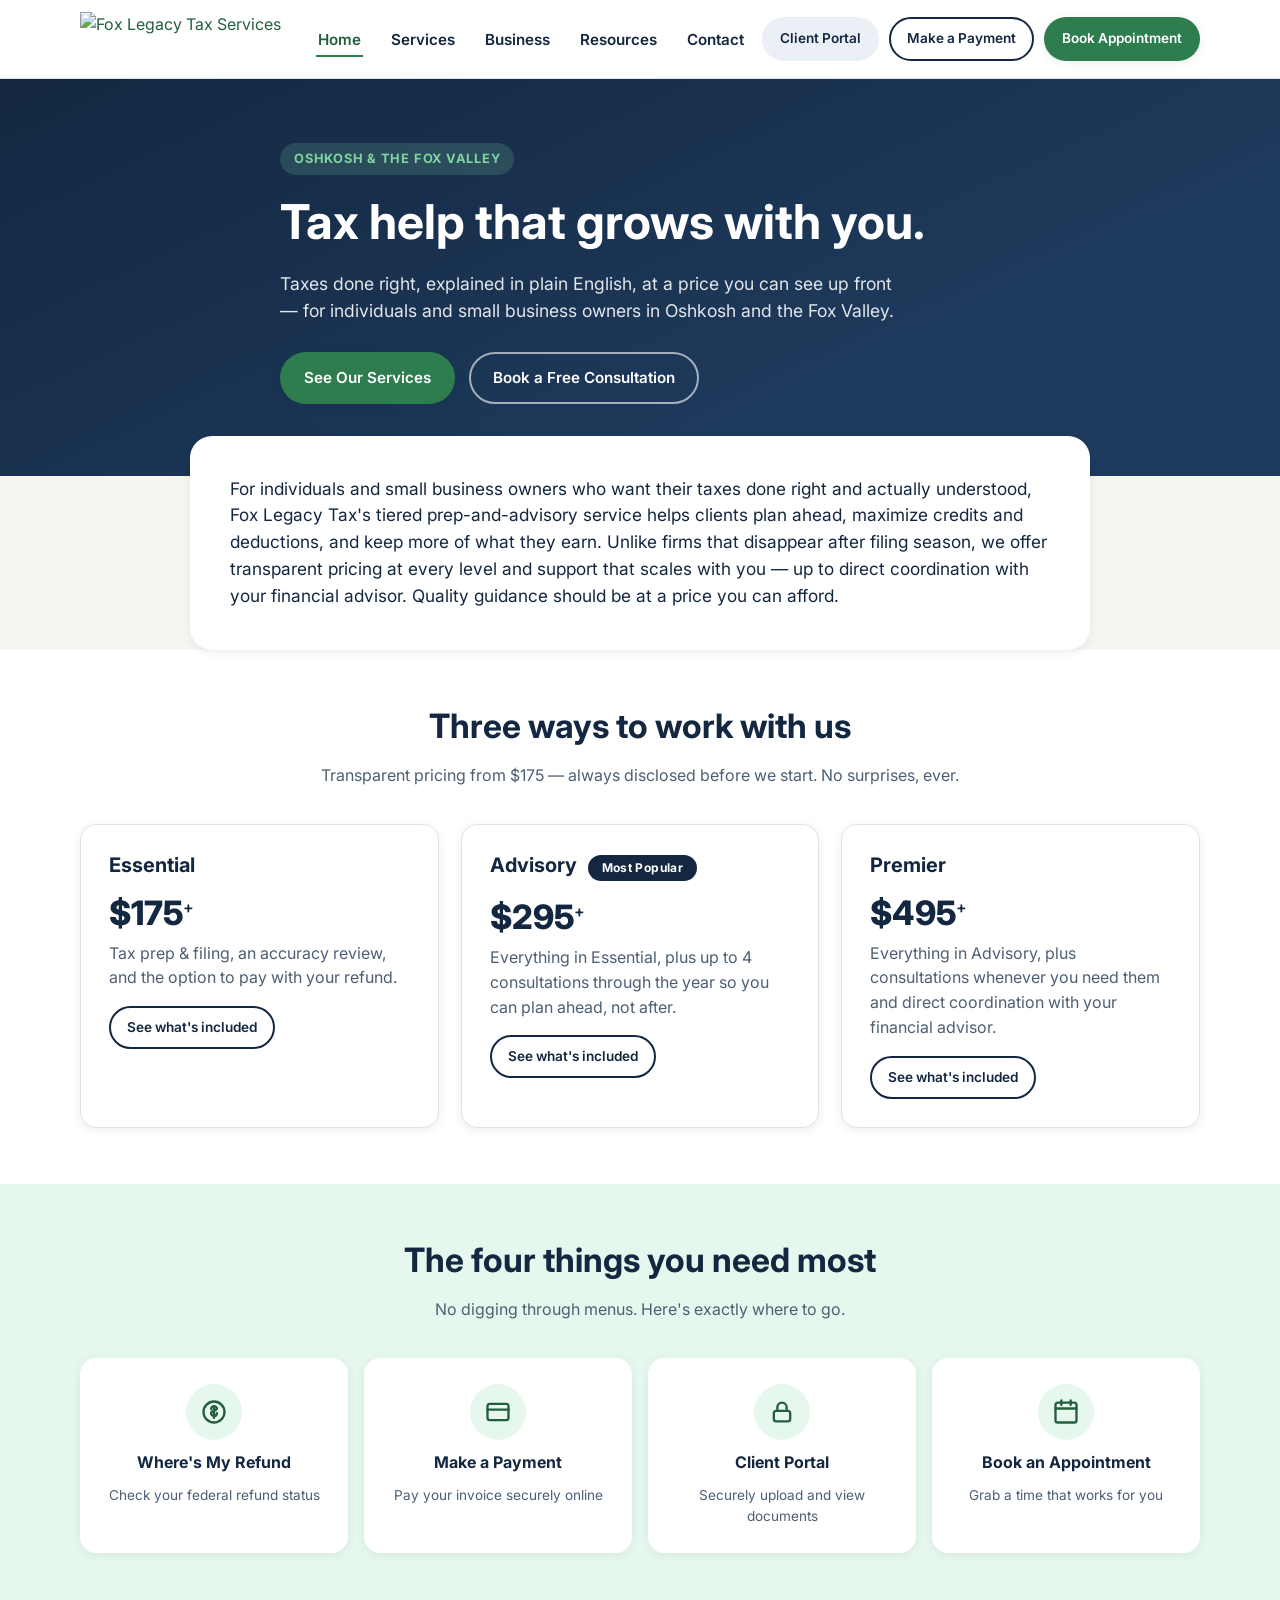
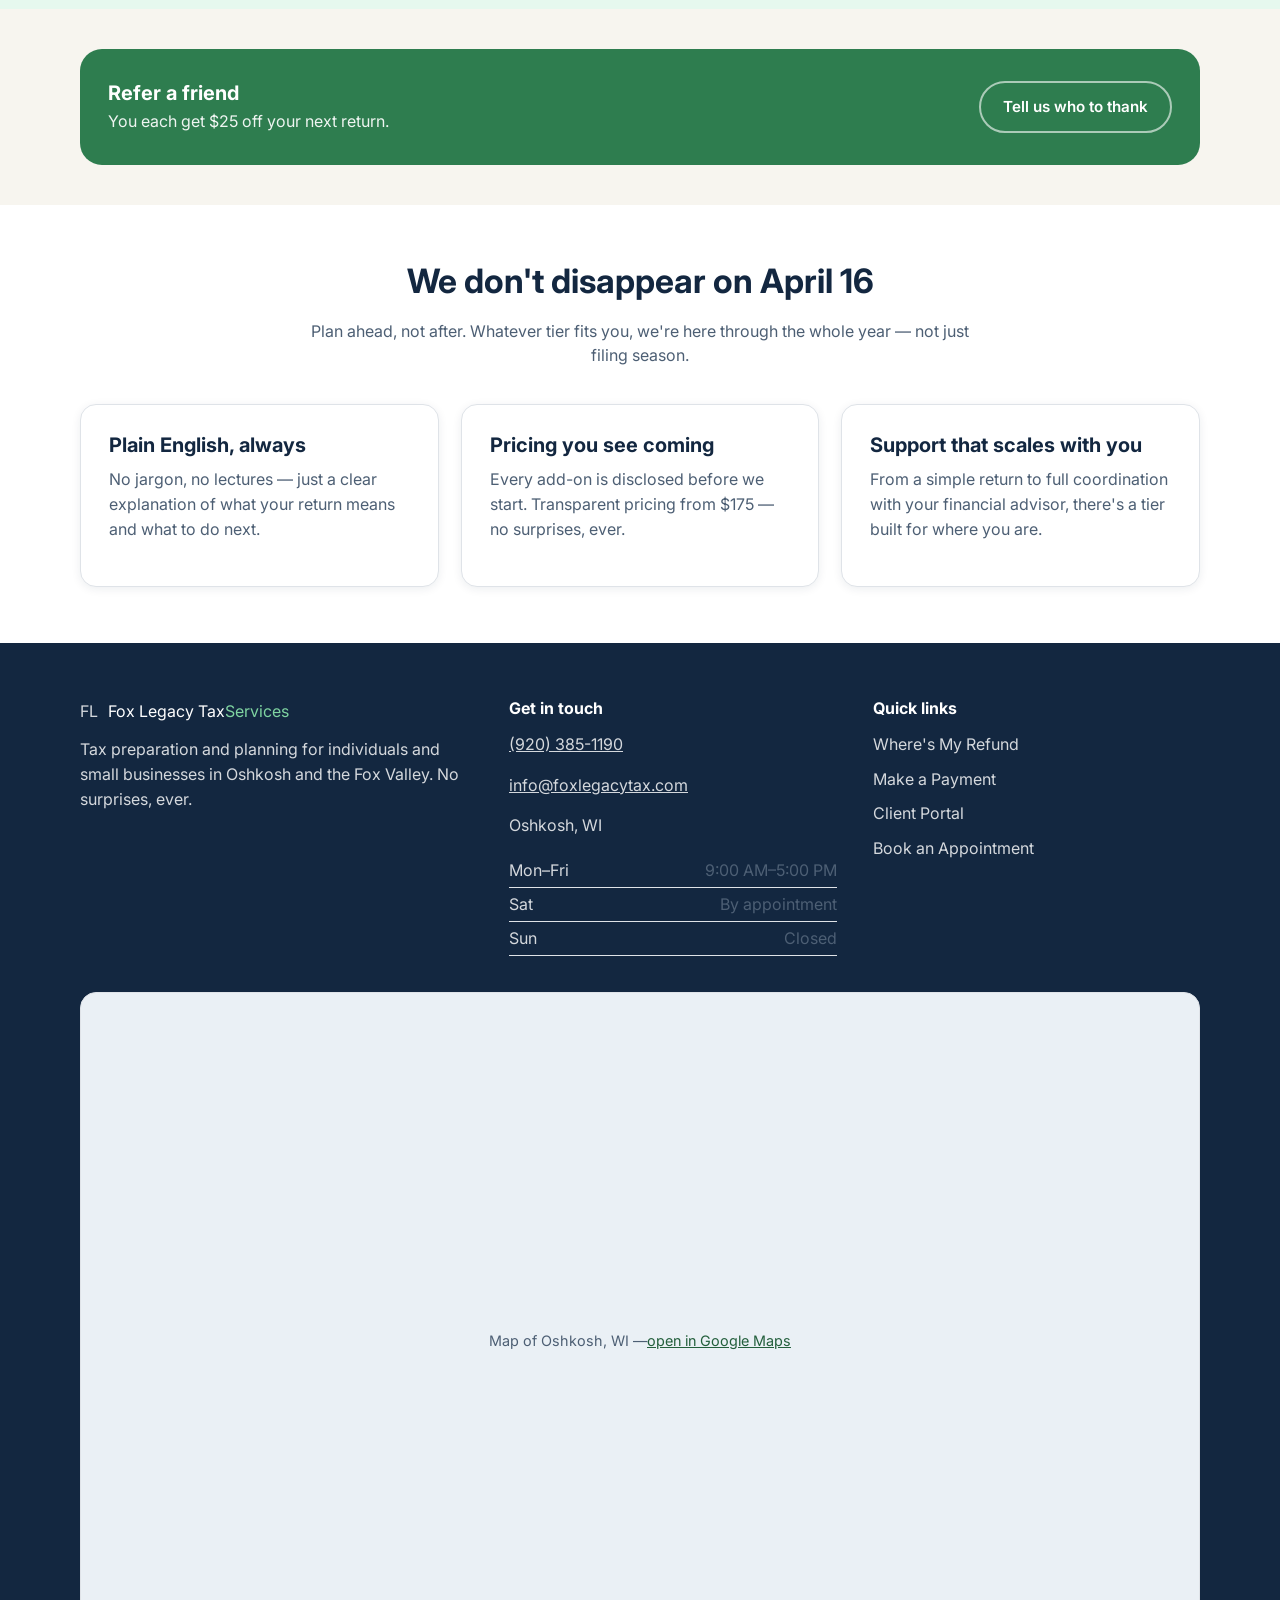
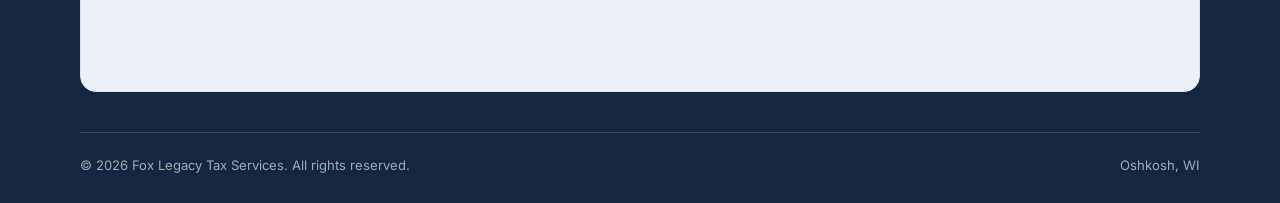
==== index.html @ 871ed2b9 "Initial Fox Legacy Tax website" ====
<!DOCTYPE html>
<!--
  OPEN QUESTION — needs a decision before launch:
  The firm's long-standing tagline is "Home of the $100 Return," but the new
  Essential tier base price is $175. Using "transparent pricing from $175" in
  visible copy for now until leadership decides how (or whether) to retire
  the old tagline.
-->
<html lang="en">
<head>
<meta charset="UTF-8">
<meta name="viewport" content="width=device-width, initial-scale=1.0">
<title>Tax Preparation Oshkosh WI | Fox Legacy Tax Services</title>
<meta name="description" content="Fox Legacy Tax Services offers straightforward tax preparation in Oshkosh, WI with transparent, tiered pricing from $175. Plain-English tax help that grows with you.">
<link rel="canonical" href="index.html">
<link rel="preconnect" href="https://fonts.googleapis.com">
<link rel="preconnect" href="https://fonts.gstatic.com" crossorigin>
<link href="https://fonts.googleapis.com/css2?family=Inter:wght@400;500;600;700;800&display=swap" rel="stylesheet">
<link rel="stylesheet" href="styles.css">
<script type="application/ld+json">
{
  "@context": "https://schema.org",
  "@type": "AccountingService",
  "name": "Fox Legacy Tax Services",
  "telephone": "+1-920-385-1190",
  "email": "info@foxlegacytax.com",
  "address": {
    "@type": "PostalAddress",
    "addressLocality": "Oshkosh",
    "addressRegion": "WI",
    "addressCountry": "US"
  },
  "areaServed": "Oshkosh and the Fox Valley, Wisconsin",
  "priceRange": "$175-$495",
  "url": "https://www.foxlegacytax.com/"
}
</script>
</head>
<body data-page="home">
<a class="skip-link" href="#main">Skip to main content</a>

<!-- ===== Shared header ===== -->
<header class="site-header">
  <div class="header-inner">
    <a class="logo" href="index.html">
      <img src="logo.png" alt="Fox Legacy Tax Services" class="logo-img">
    </a>

    <nav class="main-nav" aria-label="Primary">
      <ul>
        <li><a href="index.html" aria-current="page">Home</a></li>
        <li><a href="services.html">Services</a></li>
        <li><a href="business.html">Business</a></li>
        <li><a href="resources.html">Resources</a></li>
        <li><a href="contact.html">Contact</a></li>
      </ul>
    </nav>

    <div class="header-actions">
      <a class="btn btn-ghost btn-sm btn-portal" href="https://foxlegacytax.securefilepro.com/portal/#/login" target="_blank" rel="noopener">Client Portal</a>
      <a class="btn btn-outline btn-sm btn-payment" href="payment.html">Make a Payment</a>
      <a class="btn btn-primary btn-sm" href="https://calendar.app.google/As5t43ddRw9j4L8s5" target="_blank" rel="noopener">Book Appointment</a>
      <button class="hamburger" type="button" aria-expanded="false" aria-controls="mobile-menu" aria-label="Open menu">
        <svg viewBox="0 0 24 24" fill="none" stroke="currentColor" stroke-width="2" stroke-linecap="round" aria-hidden="true"><line x1="3" y1="6" x2="21" y2="6"/><line x1="3" y1="12" x2="21" y2="12"/><line x1="3" y1="18" x2="21" y2="18"/></svg>
      </button>
    </div>
  </div>

  <nav class="mobile-menu" id="mobile-menu" aria-label="Mobile">
    <ul>
      <li><a href="index.html" aria-current="page">Home</a></li>
      <li><a href="services.html">Services</a></li>
      <li><a href="business.html">Business</a></li>
      <li><a href="resources.html">Resources</a></li>
      <li><a href="contact.html">Contact</a></li>
      <li><hr class="mobile-divider"></li>
      <li><a href="https://foxlegacytax.securefilepro.com/portal/#/login" target="_blank" rel="noopener">Client Portal</a></li>
      <li><a href="payment.html">Make a Payment</a></li>
    </ul>
  </nav>
</header>

<main id="main">

  <!-- ===== Hero ===== -->
  <section class="hero">
    <div class="container hero-inner">
      <span class="eyebrow">Oshkosh &amp; the Fox Valley</span>
      <h1>Tax help that grows with you.</h1>
      <p class="lead">Taxes done right, explained in plain English, at a price you can see up front — for individuals and small business owners in Oshkosh and the Fox Valley.</p>
      <div class="hero-actions">
        <a class="btn btn-primary" href="services.html">See Our Services</a>
        <a class="btn btn-outline-light" href="https://calendar.app.google/As5t43ddRw9j4L8s5" target="_blank" rel="noopener">Book a Free Consultation</a>
      </div>
    </div>
  </section>

  <!-- ===== Positioning band ===== -->
  <div class="container">
    <div class="positioning">
      <p>For individuals and small business owners who want their taxes done right and actually understood, Fox Legacy Tax's tiered prep-and-advisory service helps clients plan ahead, maximize credits and deductions, and keep more of what they earn. Unlike firms that disappear after filing season, we offer transparent pricing at every level and support that scales with you — up to direct coordination with your financial advisor. Quality guidance should be at a price you can afford.</p>
    </div>
  </div>

  <!-- ===== Tier summary cards ===== -->
  <section class="section-white">
    <div class="container">
      <div class="section-head">
        <h2>Three ways to work with us</h2>
        <p class="muted">Transparent pricing from $175 — always disclosed before we start. No surprises, ever.</p>
      </div>

      <div class="card-grid cols-3">
        <div class="card">
          <h3>Essential</h3>
          <p class="tier-price">$175<sup>+</sup></p>
          <p class="muted">Tax prep &amp; filing, an accuracy review, and the option to pay with your refund.</p>
          <a class="btn btn-outline btn-sm" href="services.html#essential">See what's included</a>
        </div>
        <div class="card">
          <h3>Advisory <span class="tier-badge" style="position:static;display:inline-block;margin-left:6px;">Most Popular</span></h3>
          <p class="tier-price">$295<sup>+</sup></p>
          <p class="muted">Everything in Essential, plus up to 4 consultations through the year so you can plan ahead, not after.</p>
          <a class="btn btn-outline btn-sm" href="services.html#advisory">See what's included</a>
        </div>
        <div class="card">
          <h3>Premier</h3>
          <p class="tier-price">$495<sup>+</sup></p>
          <p class="muted">Everything in Advisory, plus consultations whenever you need them and direct coordination with your financial advisor.</p>
          <a class="btn btn-outline btn-sm" href="services.html#premier">See what's included</a>
        </div>
      </div>
    </div>
  </section>

  <!-- ===== Quick access strip ===== -->
  <section class="section-mint">
    <div class="container">
      <div class="section-head">
        <h2>The four things you need most</h2>
        <p class="muted">No digging through menus. Here's exactly where to go.</p>
      </div>
      <div class="quick-links">
        <a class="quick-card" href="https://www.irs.gov/wheres-my-refund" target="_blank" rel="noopener">
          <span class="icon-wrap" aria-hidden="true">
            <svg viewBox="0 0 24 24" fill="none" stroke="currentColor" stroke-width="2" stroke-linecap="round" stroke-linejoin="round"><circle cx="12" cy="12" r="9"/><path d="M12 7v10M9.5 9.5c0-1.4 1.2-2.5 2.5-2.5s2.5 1 2.5 2c0 2-5 1.5-5 4 0 1 1 2.5 2.5 2.5s2.5-1.1 2.5-2.5"/></svg>
          </span>
          <strong>Where's My Refund</strong>
          <span class="detail">Check your federal refund status</span>
        </a>
        <a class="quick-card" href="payment.html">
          <span class="icon-wrap" aria-hidden="true">
            <svg viewBox="0 0 24 24" fill="none" stroke="currentColor" stroke-width="2" stroke-linecap="round" stroke-linejoin="round"><rect x="3" y="5" width="18" height="14" rx="2"/><path d="M3 10h18"/></svg>
          </span>
          <strong>Make a Payment</strong>
          <span class="detail">Pay your invoice securely online</span>
        </a>
        <a class="quick-card" href="https://foxlegacytax.securefilepro.com/portal/#/login" target="_blank" rel="noopener">
          <span class="icon-wrap" aria-hidden="true">
            <svg viewBox="0 0 24 24" fill="none" stroke="currentColor" stroke-width="2" stroke-linecap="round" stroke-linejoin="round"><rect x="5" y="11" width="14" height="9" rx="2"/><path d="M8 11V8a4 4 0 0 1 8 0v3"/></svg>
          </span>
          <strong>Client Portal</strong>
          <span class="detail">Securely upload and view documents</span>
        </a>
        <a class="quick-card" href="https://calendar.app.google/As5t43ddRw9j4L8s5" target="_blank" rel="noopener">
          <span class="icon-wrap" aria-hidden="true">
            <svg viewBox="0 0 24 24" fill="none" stroke="currentColor" stroke-width="2" stroke-linecap="round" stroke-linejoin="round"><rect x="3" y="4" width="18" height="17" rx="2"/><path d="M3 9h18M8 2v4M16 2v4"/></svg>
          </span>
          <strong>Book an Appointment</strong>
          <span class="detail">Grab a time that works for you</span>
        </a>
      </div>
    </div>
  </section>

  <!-- ===== Referral banner ===== -->
  <section class="section-tight">
    <div class="container">
      <div class="referral-banner">
        <div>
          <h3>Refer a friend</h3>
          <p>You each get $25 off your next return.</p>
        </div>
        <a class="btn btn-outline-light" href="contact.html">Tell us who to thank</a>
      </div>
    </div>
  </section>

  <!-- ===== Why Fox Legacy ===== -->
  <section class="section-white">
    <div class="container">
      <div class="section-head">
        <h2>We don't disappear on April 16</h2>
        <p class="muted">Plan ahead, not after. Whatever tier fits you, we're here through the whole year — not just filing season.</p>
      </div>
      <div class="card-grid cols-3">
        <div class="card">
          <h3>Plain English, always</h3>
          <p class="muted">No jargon, no lectures — just a clear explanation of what your return means and what to do next.</p>
        </div>
        <div class="card">
          <h3>Pricing you see coming</h3>
          <p class="muted">Every add-on is disclosed before we start. Transparent pricing from $175 — no surprises, ever.</p>
        </div>
        <div class="card">
          <h3>Support that scales with you</h3>
          <p class="muted">From a simple return to full coordination with your financial advisor, there's a tier built for where you are.</p>
        </div>
      </div>
    </div>
  </section>

</main>

<!-- ===== Shared footer ===== -->
<footer class="site-footer">
  <div class="container">
    <div class="footer-grid">
      <div>
        <a class="footer-logo" href="index.html">
          <span class="logo-mark" aria-hidden="true">FL</span>
          <span class="logo-word">Fox Legacy Tax<span>Services</span></span>
        </a>
        <p>Tax preparation and planning for individuals and small businesses in Oshkosh and the Fox Valley. No surprises, ever.</p>
      </div>

      <div>
        <h4>Get in touch</h4>
        <p><a href="tel:+19203851190">(920) 385-1190</a></p>
        <p><a href="mailto:info@foxlegacytax.com">info@foxlegacytax.com</a></p>
        <p>Oshkosh, WI<br><!-- TODO: add street address once confirmed --></p>
        <table class="hours-table footer-hours">
          <tbody>
            <tr><td>Mon–Fri</td><td>9:00 AM–5:00 PM</td></tr>
            <tr><td>Sat</td><td>By appointment</td></tr>
            <tr><td>Sun</td><td>Closed</td></tr>
          </tbody>
        </table>
      </div>

      <div>
        <h4>Quick links</h4>
        <ul class="footer-list">
          <li><a href="https://www.irs.gov/wheres-my-refund" target="_blank" rel="noopener">Where's My Refund</a></li>
          <li><a href="payment.html">Make a Payment</a></li>
          <li><a href="https://foxlegacytax.securefilepro.com/portal/#/login" target="_blank" rel="noopener">Client Portal</a></li>
          <li><a href="https://calendar.app.google/As5t43ddRw9j4L8s5" target="_blank" rel="noopener">Book an Appointment</a></li>
        </ul>
      </div>
    </div>

    <div class="map-embed" style="margin-top:36px;">
      <div class="map-fallback">Map of Oshkosh, WI — <a href="https://www.google.com/maps/place/Oshkosh,+WI" target="_blank" rel="noopener">open in Google Maps</a></div>
      <iframe src="https://maps.google.com/maps?q=Oshkosh,%20WI&z=12&output=embed" title="Map showing Oshkosh, Wisconsin" loading="lazy" referrerpolicy="no-referrer-when-downgrade"></iframe>
    </div>

    <div class="footer-bottom">
      <span>&copy; 2026 Fox Legacy Tax Services. All rights reserved.</span>
      <span>Oshkosh, WI</span>
    </div>
  </div>
</footer>

<script src="script.js"></script>
</body>
</html>
---- styles.css ----
/* ==========================================================================
   Fox Legacy Tax Services — shared stylesheet
   ========================================================================== */

:root {
  --navy: #132740;
  --navy-light: #1e3a5c;
  --navy-tint: #eaf0f5;
  --green: #2e7d4f;
  --green-dark: #235f3c;
  --gold: #ffd700;
  --gold-dark: #d4a824;
  --mint: #7fd4a1;
  --mint-tint: #e6f8ee;
  --off-white: #f7f5ef;
  --white: #ffffff;
  --ink: #132740;
  --muted: #4d5f74;
  --border: #dfe3e8;

  --radius-lg: 22px;
  --radius-md: 16px;
  --radius-sm: 10px;

  --shadow-sm: 0 2px 10px rgba(19, 39, 64, 0.08);
  --shadow-md: 0 10px 28px rgba(19, 39, 64, 0.14);

  --max-width: 1160px;

  --font-sans: 'Inter', -apple-system, BlinkMacSystemFont, 'Segoe UI', Helvetica, Arial, sans-serif;
}

*,
*::before,
*::after {
  box-sizing: border-box;
}

html {
  scroll-behavior: smooth;
}

body {
  margin: 0;
  font-family: var(--font-sans);
  color: var(--ink);
  background: var(--off-white);
  line-height: 1.55;
  -webkit-font-smoothing: antialiased;
}

img,
svg {
  max-width: 100%;
  display: block;
}

a {
  color: var(--green-dark);
}

a:focus-visible,
button:focus-visible,
input:focus-visible,
summary:focus-visible {
  outline: 3px solid var(--mint);
  outline-offset: 2px;
}

.container {
  width: 100%;
  max-width: var(--max-width);
  margin: 0 auto;
  padding: 0 20px;
}

h1, h2, h3, h4 {
  color: var(--navy);
  line-height: 1.2;
  margin: 0 0 0.5em;
}

h1 { font-size: clamp(2rem, 4.5vw, 3rem); }
h2 { font-size: clamp(1.5rem, 3vw, 2.1rem); }
h3 { font-size: 1.25rem; }

p { margin: 0 0 1em; }

.muted { color: var(--muted); }

.visually-hidden {
  position: absolute;
  width: 1px;
  height: 1px;
  padding: 0;
  margin: -1px;
  overflow: hidden;
  clip: rect(0, 0, 0, 0);
  white-space: nowrap;
  border: 0;
}

.skip-link {
  position: absolute;
  left: 10px;
  top: -60px;
  background: var(--navy);
  color: var(--white);
  padding: 10px 18px;
  border-radius: var(--radius-sm);
  z-index: 200;
  transition: top 0.15s ease;
}

.skip-link:focus {
  top: 10px;
}

/* ---------- Buttons ---------- */

.btn {
  display: inline-flex;
  align-items: center;
  justify-content: center;
  gap: 8px;
  font-family: var(--font-sans);
  font-weight: 600;
  font-size: 0.95rem;
  text-decoration: none;
  padding: 12px 22px;
  border-radius: 999px;
  border: 2px solid transparent;
  cursor: pointer;
  transition: transform 0.12s ease, box-shadow 0.12s ease, background 0.15s ease, color 0.15s ease;
  white-space: nowrap;
}

.btn:hover {
  transform: translateY(-1px);
}

.btn-primary {
  background: var(--green);
  color: var(--white);
  box-shadow: var(--shadow-sm);
}

.btn-primary:hover {
  background: var(--green-dark);
  color: var(--white);
}

.btn-outline {
  background: transparent;
  border-color: var(--navy);
  color: var(--navy);
}

.btn-outline:hover {
  background: var(--navy);
  color: var(--white);
}

.btn-outline-light {
  background: transparent;
  border-color: rgba(255, 255, 255, 0.6);
  color: var(--white);
}

.btn-outline-light:hover {
  background: var(--white);
  color: var(--navy);
}

.btn-ghost {
  background: var(--navy-tint);
  color: var(--navy);
}

.btn-ghost:hover {
  background: var(--border);
}

.btn-sm {
  padding: 9px 16px;
  font-size: 0.85rem;
}

.btn-block {
  width: 100%;
}

/* ---------- Header ---------- */

.site-header {
  position: sticky;
  top: 0;
  z-index: 100;
  background: var(--white);
  border-bottom: 1px solid var(--border);
}

.header-inner {
  max-width: var(--max-width);
  margin: 0 auto;
  padding: 12px 20px;
  display: flex;
  align-items: center;
  gap: 16px;
}

.logo {
  display: flex;
  align-items: center;
  gap: 10px;
  text-decoration: none;
  flex-shrink: 0;
  margin-right: auto;
}

.logo-img {
  height: 54px;
  width: auto;
  max-width: 240px;
}

@media (max-width: 480px) {
  .logo-img {
    height: 48px;
  }
}

.main-nav {
  display: none;
}

.main-nav ul {
  display: flex;
  list-style: none;
  margin: 0;
  padding: 0;
  gap: 26px;
}

.main-nav a {
  text-decoration: none;
  color: var(--navy);
  font-weight: 600;
  font-size: 0.95rem;
  padding: 6px 2px;
  border-bottom: 2px solid transparent;
}

.main-nav a:hover {
  color: var(--green-dark);
}

.main-nav a[aria-current="page"] {
  border-bottom-color: var(--green);
  color: var(--green-dark);
}

.header-actions {
  display: flex;
  align-items: center;
  gap: 10px;
}

.header-actions .btn-portal,
.header-actions .btn-payment {
  display: none;
}

.hamburger {
  display: inline-flex;
  align-items: center;
  justify-content: center;
  width: 44px;
  height: 44px;
  border-radius: var(--radius-sm);
  border: 1px solid var(--border);
  background: var(--white);
  cursor: pointer;
  flex-shrink: 0;
}

.hamburger svg {
  width: 22px;
  height: 22px;
}

.mobile-menu {
  display: none;
  border-top: 1px solid var(--border);
  background: var(--white);
}

.mobile-menu.is-open {
  display: block;
}

.mobile-menu ul {
  list-style: none;
  margin: 0;
  padding: 10px 20px 20px;
  display: flex;
  flex-direction: column;
  gap: 4px;
}

.mobile-menu a {
  display: block;
  padding: 12px 6px;
  text-decoration: none;
  color: var(--navy);
  font-weight: 600;
  border-bottom: 1px solid var(--border);
}

.mobile-menu a[aria-current="page"] {
  color: var(--green-dark);
}

.mobile-menu .mobile-divider {
  border: none;
  border-top: 1px solid var(--border);
  margin: 6px 0;
}

@media (min-width: 900px) {
  .main-nav {
    display: block;
  }

  .header-actions .btn-portal,
  .header-actions .btn-payment {
    display: inline-flex;
  }

  .hamburger,
  .mobile-menu {
    display: none !important;
  }
}

/* Keep the logo + "Book Appointment" + hamburger from overflowing on narrow phones */
@media (max-width: 480px) {
  .header-inner {
    padding: 10px 14px;
    gap: 8px;
  }

  .logo-mark {
    width: 36px;
    height: 36px;
    border-radius: 10px;
    font-size: 0.9rem;
  }

  .logo-word {
    font-size: 0.95rem;
  }

  .logo-word span {
    font-size: 0.6rem;
  }

  .header-actions {
    gap: 8px;
  }

  .header-actions .btn-primary.btn-sm {
    padding: 8px 14px;
    font-size: 0.8rem;
  }

  .hamburger {
    width: 40px;
    height: 40px;
  }
}

/* ---------- Hero ---------- */

.hero {
  background: linear-gradient(155deg, var(--navy) 0%, var(--navy-light) 70%);
  color: var(--white);
  padding: 64px 0 72px;
}

.hero-inner {
  max-width: 760px;
}

.hero .eyebrow {
  display: inline-block;
  background: rgba(127, 212, 161, 0.18);
  color: var(--mint);
  font-weight: 700;
  font-size: 0.8rem;
  letter-spacing: 0.06em;
  text-transform: uppercase;
  padding: 6px 14px;
  border-radius: 999px;
  margin-bottom: 18px;
}

.hero h1 {
  color: var(--white);
  margin-bottom: 0.4em;
}

.hero p.lead {
  color: rgba(255, 255, 255, 0.88);
  font-size: 1.1rem;
  max-width: 620px;
}

.hero-actions {
  display: flex;
  flex-wrap: wrap;
  gap: 14px;
  margin-top: 28px;
}

/* small page header used on interior pages */
.page-hero {
  background: linear-gradient(155deg, var(--navy) 0%, var(--navy-light) 70%);
  color: var(--white);
  padding: 48px 0 56px;
}

.page-hero h1 {
  color: var(--white);
  margin-bottom: 0.35em;
}

.page-hero p {
  color: rgba(255, 255, 255, 0.88);
  max-width: 640px;
  font-size: 1.05rem;
  margin-bottom: 0;
}

/* ---------- Sections ---------- */

section {
  padding: 56px 0;
}

.section-tight {
  padding: 40px 0;
}

.section-navy {
  background: var(--navy);
  color: var(--white);
}

.section-navy h2 {
  color: var(--white);
}

.section-mint {
  background: var(--mint-tint);
}

.section-white {
  background: var(--white);
}

.section-head {
  max-width: 680px;
  margin: 0 auto 36px;
  text-align: center;
}

.section-head.align-left {
  margin-left: 0;
  text-align: left;
}

/* ---------- Positioning band ---------- */

.positioning {
  background: var(--white);
  border-radius: var(--radius-lg);
  padding: 40px;
  box-shadow: var(--shadow-sm);
  max-width: 900px;
  margin: -40px auto 0;
  position: relative;
  z-index: 2;
}

.positioning p {
  font-size: 1.08rem;
  color: var(--navy);
  margin: 0;
}

/* ---------- Cards grid ---------- */

.card-grid {
  display: grid;
  grid-template-columns: 1fr;
  gap: 22px;
}

@media (min-width: 640px) {
  .card-grid.cols-2 { grid-template-columns: 1fr 1fr; }
  .card-grid.cols-4 { grid-template-columns: repeat(2, 1fr); }
}

@media (min-width: 960px) {
  .card-grid.cols-3 { grid-template-columns: repeat(3, 1fr); }
  .card-grid.cols-4 { grid-template-columns: repeat(4, 1fr); }
}

.card {
  background: var(--white);
  border-radius: var(--radius-md);
  padding: 28px;
  box-shadow: var(--shadow-sm);
  border: 1px solid var(--border);
}

/* quick access strip */

.quick-links {
  display: grid;
  grid-template-columns: 1fr;
  gap: 16px;
}

@media (min-width: 640px) {
  .quick-links { grid-template-columns: repeat(2, 1fr); }
}

@media (min-width: 960px) {
  .quick-links { grid-template-columns: repeat(4, 1fr); }
}

.quick-card {
  background: var(--white);
  border-radius: var(--radius-md);
  padding: 24px 20px;
  text-align: center;
  text-decoration: none;
  box-shadow: var(--shadow-sm);
  border: 2px solid transparent;
  transition: border-color 0.15s ease, transform 0.15s ease;
  display: flex;
  flex-direction: column;
  align-items: center;
  gap: 10px;
}

.quick-card:hover {
  border-color: var(--green);
  transform: translateY(-3px);
}

.quick-card .icon-wrap {
  width: 56px;
  height: 56px;
  border-radius: 50%;
  background: var(--mint-tint);
  display: flex;
  align-items: center;
  justify-content: center;
  color: var(--green-dark);
}

.quick-card .icon-wrap svg {
  width: 28px;
  height: 28px;
}

.quick-card strong {
  color: var(--navy);
  font-size: 1rem;
}

.quick-card span.detail {
  font-size: 0.85rem;
  color: var(--muted);
}

/* ---------- Referral banner ---------- */

.referral-banner {
  background: var(--green);
  color: var(--white);
  border-radius: var(--radius-lg);
  padding: 32px 28px;
  display: flex;
  flex-wrap: wrap;
  align-items: center;
  justify-content: space-between;
  gap: 20px;
}

.referral-banner h3 {
  color: var(--white);
  margin: 0 0 4px;
}

.referral-banner p {
  margin: 0;
  color: rgba(255, 255, 255, 0.92);
}

/* ---------- Tier staircase (services page) ---------- */

.tier-staircase {
  display: grid;
  grid-template-columns: 1fr;
  gap: 24px;
  align-items: end;
}

@media (min-width: 900px) {
  .tier-staircase {
    grid-template-columns: repeat(3, 1fr);
  }
}

.tier-card {
  background: var(--white);
  border-radius: var(--radius-lg);
  padding: 32px 28px;
  box-shadow: var(--shadow-sm);
  border: 1px solid var(--border);
  position: relative;
  display: flex;
  flex-direction: column;
}

.tier-card--premier {
  background: var(--green);
  color: var(--white);
  box-shadow: var(--shadow-md);
}

@media (min-width: 900px) {
  .tier-card--essential { align-self: end; }
  .tier-card--advisory { align-self: end; padding-bottom: 48px; }
  .tier-card--premier {
    align-self: stretch;
    padding-bottom: 56px;
    transform: translateY(-14px);
  }
}

.tier-card--premier h3,
.tier-card--premier .tier-price {
  color: var(--white);
}

.tier-card--premier .muted {
  color: rgba(255, 255, 255, 0.85);
}

.tier-card--premier .tier-list li::before {
  color: var(--mint);
}

.tier-badge {
  position: absolute;
  top: -14px;
  right: 24px;
  background: var(--navy);
  color: var(--white);
  font-size: 0.75rem;
  font-weight: 700;
  padding: 6px 14px;
  border-radius: 999px;
  letter-spacing: 0.03em;
}

.tier-price {
  font-size: 2.1rem;
  font-weight: 800;
  color: var(--navy);
  margin: 6px 0 2px;
}

.tier-price sup {
  font-size: 1rem;
  font-weight: 600;
}

.tier-list {
  list-style: none;
  margin: 18px 0 24px;
  padding: 0;
  flex-grow: 1;
}

.tier-list li {
  position: relative;
  padding-left: 26px;
  margin-bottom: 10px;
}

.tier-list li::before {
  content: "✓";
  position: absolute;
  left: 0;
  color: var(--green);
  font-weight: 700;
}

.tier-note {
  font-size: 0.85rem;
  text-align: center;
  color: var(--muted);
  margin-top: 28px;
}

/* ---------- Quiz ---------- */

.quiz-card {
  background: var(--white);
  border-radius: var(--radius-lg);
  box-shadow: var(--shadow-sm);
  padding: 32px;
  max-width: 720px;
  margin: 0 auto;
}

.quiz-progress {
  display: flex;
  gap: 6px;
  margin-bottom: 22px;
}

.quiz-progress span {
  height: 6px;
  flex: 1;
  border-radius: 999px;
  background: var(--border);
}

.quiz-progress span.filled {
  background: var(--green);
}

.quiz-step {
  display: none;
  animation: fadeIn 0.25s ease;
}

.quiz-step.is-active {
  display: block;
}

@keyframes fadeIn {
  from { opacity: 0; transform: translateY(6px); }
  to { opacity: 1; transform: translateY(0); }
}

.quiz-options {
  display: grid;
  gap: 12px;
  margin-top: 18px;
}

.quiz-option {
  text-align: left;
  padding: 14px 18px;
  border-radius: var(--radius-sm);
  border: 2px solid var(--border);
  background: var(--off-white);
  font: inherit;
  font-weight: 600;
  color: var(--navy);
  cursor: pointer;
  transition: border-color 0.15s ease, background 0.15s ease;
}

.quiz-option:hover {
  border-color: var(--green);
  background: var(--mint-tint);
}

.quiz-result {
  display: none;
  text-align: center;
  animation: fadeIn 0.3s ease;
}

.quiz-result.is-active {
  display: block;
}

.quiz-result .result-tier {
  color: var(--green-dark);
  font-size: 1.6rem;
  font-weight: 800;
  margin-bottom: 6px;
}

.quiz-result-actions {
  display: flex;
  flex-wrap: wrap;
  gap: 12px;
  justify-content: center;
  margin-top: 22px;
}

.quiz-restart {
  background: none;
  border: none;
  color: var(--muted);
  text-decoration: underline;
  cursor: pointer;
  font: inherit;
  margin-top: 16px;
}

/* ---------- Estimator ---------- */

.estimator {
  background: var(--white);
  border-radius: var(--radius-lg);
  box-shadow: var(--shadow-sm);
  padding: 32px;
  display: grid;
  grid-template-columns: 1fr;
  gap: 28px;
}

@media (min-width: 900px) {
  .estimator {
    grid-template-columns: 1.3fr 1fr;
  }
}

.estimator-tier-select {
  display: flex;
  gap: 10px;
  flex-wrap: wrap;
  margin-bottom: 22px;
}

.tier-pill {
  padding: 10px 18px;
  border-radius: 999px;
  border: 2px solid var(--border);
  background: var(--off-white);
  font-weight: 700;
  cursor: pointer;
  font: inherit;
  color: var(--navy);
}

.tier-pill.is-selected {
  border-color: var(--green);
  background: var(--mint-tint);
  color: var(--green-dark);
}

.estimator-item {
  display: flex;
  align-items: center;
  justify-content: space-between;
  gap: 12px;
  padding: 12px 0;
  border-bottom: 1px solid var(--border);
}

.estimator-item:last-child {
  border-bottom: none;
}

.estimator-item-label {
  display: flex;
  align-items: flex-start;
  gap: 10px;
  font-weight: 600;
  color: var(--navy);
}

.estimator-item-label .item-price {
  display: block;
  font-weight: 500;
  color: var(--muted);
  font-size: 0.85rem;
}

.estimator-control {
  display: flex;
  align-items: center;
  gap: 8px;
  flex-shrink: 0;
}

.stepper {
  display: flex;
  align-items: center;
  border: 1px solid var(--border);
  border-radius: 999px;
  overflow: hidden;
}

.stepper button {
  width: 32px;
  height: 32px;
  border: none;
  background: var(--off-white);
  font-size: 1.1rem;
  cursor: pointer;
  color: var(--navy);
}

.stepper output {
  width: 30px;
  text-align: center;
  font-weight: 700;
}

@media (max-width: 480px) {
  .estimator-item {
    flex-direction: column;
    align-items: flex-start;
    gap: 10px;
  }

  .estimator-control {
    align-self: flex-start;
  }
}

input[type="checkbox"].check-toggle {
  width: 22px;
  height: 22px;
  accent-color: var(--green);
}

.estimator-summary {
  background: var(--navy);
  color: var(--white);
  border-radius: var(--radius-md);
  padding: 26px;
  align-self: start;
  position: sticky;
  top: 90px;
}

.estimator-summary h3 {
  color: var(--white);
  margin-bottom: 4px;
}

.estimator-total {
  font-size: 2.4rem;
  font-weight: 800;
  color: var(--mint);
  margin: 10px 0;
}

.estimator-summary .disclaimer {
  font-size: 0.82rem;
  color: rgba(255, 255, 255, 0.75);
  margin-top: 14px;
}

/* ---------- Business page ---------- */

.rate-banner {
  background: var(--navy);
  color: var(--white);
  border-radius: var(--radius-lg);
  padding: 34px;
  text-align: center;
}

.rate-banner .rate {
  font-size: 2.6rem;
  font-weight: 800;
  color: var(--mint);
}

.comparison-line {
  background: var(--mint-tint);
  border-left: 4px solid var(--green);
  border-radius: var(--radius-sm);
  padding: 20px 24px;
  font-weight: 600;
  color: var(--navy);
}

/* ---------- Resources ---------- */

.resource-card {
  background: var(--white);
  border-radius: var(--radius-lg);
  box-shadow: var(--shadow-sm);
  border: 1px solid var(--border);
  overflow: hidden;
}

.resource-card > a.resource-link,
.resource-card summary {
  display: flex;
  align-items: center;
  gap: 18px;
  padding: 24px 28px;
  cursor: pointer;
  text-decoration: none;
  color: inherit;
  list-style: none;
}

.resource-card summary::-webkit-details-marker {
  display: none;
}

.resource-card .icon-wrap {
  width: 50px;
  height: 50px;
  border-radius: 50%;
  background: var(--mint-tint);
  color: var(--green-dark);
  display: flex;
  align-items: center;
  justify-content: center;
  flex-shrink: 0;
}

.resource-card .icon-wrap svg {
  width: 26px;
  height: 26px;
}

.resource-card h3 {
  margin: 0 0 2px;
}

.resource-card p {
  margin: 0;
  color: var(--muted);
  font-size: 0.92rem;
}

.resource-card .chevron {
  margin-left: auto;
  color: var(--muted);
  flex-shrink: 0;
  transition: transform 0.15s ease;
}

details.resource-card[open] .chevron {
  transform: rotate(45deg);
}

.resource-body {
  padding: 0 28px 26px 28px + 68px;
  padding: 0 28px 26px 96px;
  color: var(--muted);
}

.resource-body ul {
  margin: 0;
  padding-left: 20px;
}

.resource-body li {
  margin-bottom: 8px;
}

@media (max-width: 560px) {
  .resource-body {
    padding: 0 20px 22px 20px;
  }
}

/* ---------- Payment page ---------- */

.payment-card {
  background: var(--white);
  border-radius: var(--radius-lg);
  box-shadow: var(--shadow-md);
  padding: 44px;
  max-width: 620px;
  margin: 0 auto;
  text-align: center;
}

.payment-card .processor-badge {
  display: inline-flex;
  align-items: center;
  gap: 8px;
  background: var(--navy-tint);
  color: var(--navy);
  font-weight: 700;
  font-size: 0.85rem;
  padding: 8px 16px;
  border-radius: 999px;
  margin-bottom: 20px;
}

.pay-cta {
  font-size: 1.1rem;
  padding: 18px 36px;
  margin: 18px 0;
}

.payment-alt {
  display: grid;
  gap: 14px;
  margin-top: 32px;
  text-align: left;
}

@media (min-width: 640px) {
  .payment-alt { grid-template-columns: 1fr 1fr; }
}

.payment-alt .card {
  text-align: left;
}

/* ---------- Contact page ---------- */

.contact-grid {
  display: grid;
  grid-template-columns: 1fr;
  gap: 32px;
}

@media (min-width: 960px) {
  .contact-grid {
    grid-template-columns: 1fr 1fr;
  }
}

.contact-detail {
  display: flex;
  align-items: flex-start;
  gap: 14px;
  margin-bottom: 20px;
}

.contact-detail .icon-wrap {
  width: 44px;
  height: 44px;
  border-radius: 50%;
  background: var(--mint-tint);
  color: var(--green-dark);
  display: flex;
  align-items: center;
  justify-content: center;
  flex-shrink: 0;
}

.contact-detail .icon-wrap svg {
  width: 22px;
  height: 22px;
}

.contact-detail a {
  color: var(--navy);
  font-weight: 700;
  text-decoration: none;
  font-size: 1.05rem;
}

.contact-detail a:hover {
  color: var(--green-dark);
}

.hours-table {
  width: 100%;
  border-collapse: collapse;
  margin-top: 8px;
}

.hours-table td {
  padding: 8px 0;
  border-bottom: 1px solid var(--border);
}

.hours-table td:last-child {
  text-align: right;
  color: var(--muted);
}

.map-embed {
  border-radius: var(--radius-md);
  overflow: hidden;
  border: 1px solid var(--border);
  aspect-ratio: 16 / 10;
  background: var(--navy-tint);
  position: relative;
}

.map-embed iframe {
  width: 100%;
  height: 100%;
  border: 0;
  position: relative;
  z-index: 1;
}

.map-embed .map-fallback {
  position: absolute;
  inset: 0;
  display: flex;
  align-items: center;
  justify-content: center;
  text-align: center;
  padding: 20px;
  color: var(--muted);
  font-size: 0.9rem;
}

.form-field {
  margin-bottom: 18px;
}

.form-field label {
  display: block;
  font-weight: 700;
  color: var(--navy);
  margin-bottom: 6px;
  font-size: 0.92rem;
}

.form-field input,
.form-field textarea {
  width: 100%;
  padding: 12px 14px;
  border-radius: var(--radius-sm);
  border: 1px solid var(--border);
  font: inherit;
  background: var(--off-white);
  color: var(--ink);
}

.form-field textarea {
  min-height: 130px;
  resize: vertical;
}

.form-note {
  font-size: 0.85rem;
  color: var(--muted);
  margin-top: 10px;
}

.walkins-note {
  display: inline-flex;
  align-items: center;
  gap: 8px;
  background: var(--mint-tint);
  color: var(--green-dark);
  font-weight: 700;
  padding: 8px 16px;
  border-radius: 999px;
  font-size: 0.9rem;
  margin-bottom: 18px;
}

/* ---------- Footer ---------- */

.site-footer {
  background: var(--navy);
  color: rgba(255, 255, 255, 0.9);
  padding: 56px 0 28px;
}

.footer-grid {
  display: grid;
  grid-template-columns: 1fr;
  gap: 36px;
}

@media (min-width: 720px) {
  .footer-grid {
    grid-template-columns: 1.2fr 1fr 1fr;
  }
}

.footer-grid h4 {
  color: var(--white);
  font-size: 1rem;
  margin-bottom: 14px;
}

.footer-logo {
  display: flex;
  align-items: center;
  gap: 10px;
  margin-bottom: 14px;
  text-decoration: none;
}

.footer-logo .logo-word {
  color: var(--white);
}

.footer-logo .logo-word span {
  color: var(--mint);
}

.footer-grid p,
.footer-grid a {
  color: rgba(255, 255, 255, 0.82);
}

.footer-list {
  list-style: none;
  margin: 0;
  padding: 0;
}

.footer-list li {
  margin-bottom: 10px;
}

.footer-list a {
  text-decoration: none;
  display: inline-flex;
  align-items: center;
  gap: 8px;
}

.footer-list a:hover {
  color: var(--mint);
}

.footer-hours td {
  padding: 4px 0;
  color: rgba(255, 255, 255, 0.82);
}

.footer-hours td:last-child {
  text-align: right;
}

.footer-bottom {
  border-top: 1px solid rgba(255, 255, 255, 0.15);
  margin-top: 40px;
  padding-top: 22px;
  font-size: 0.82rem;
  color: rgba(255, 255, 255, 0.6);
  display: flex;
  flex-wrap: wrap;
  gap: 10px;
  justify-content: space-between;
}

.footer-bottom a {
  color: rgba(255, 255, 255, 0.7);
}

/* ---------- Utility ---------- */

.text-center { text-align: center; }
.mt-0 { margin-top: 0; }
.mb-0 { margin-bottom: 0; }

.stack-actions {
  display: flex;
  flex-wrap: wrap;
  gap: 14px;
}
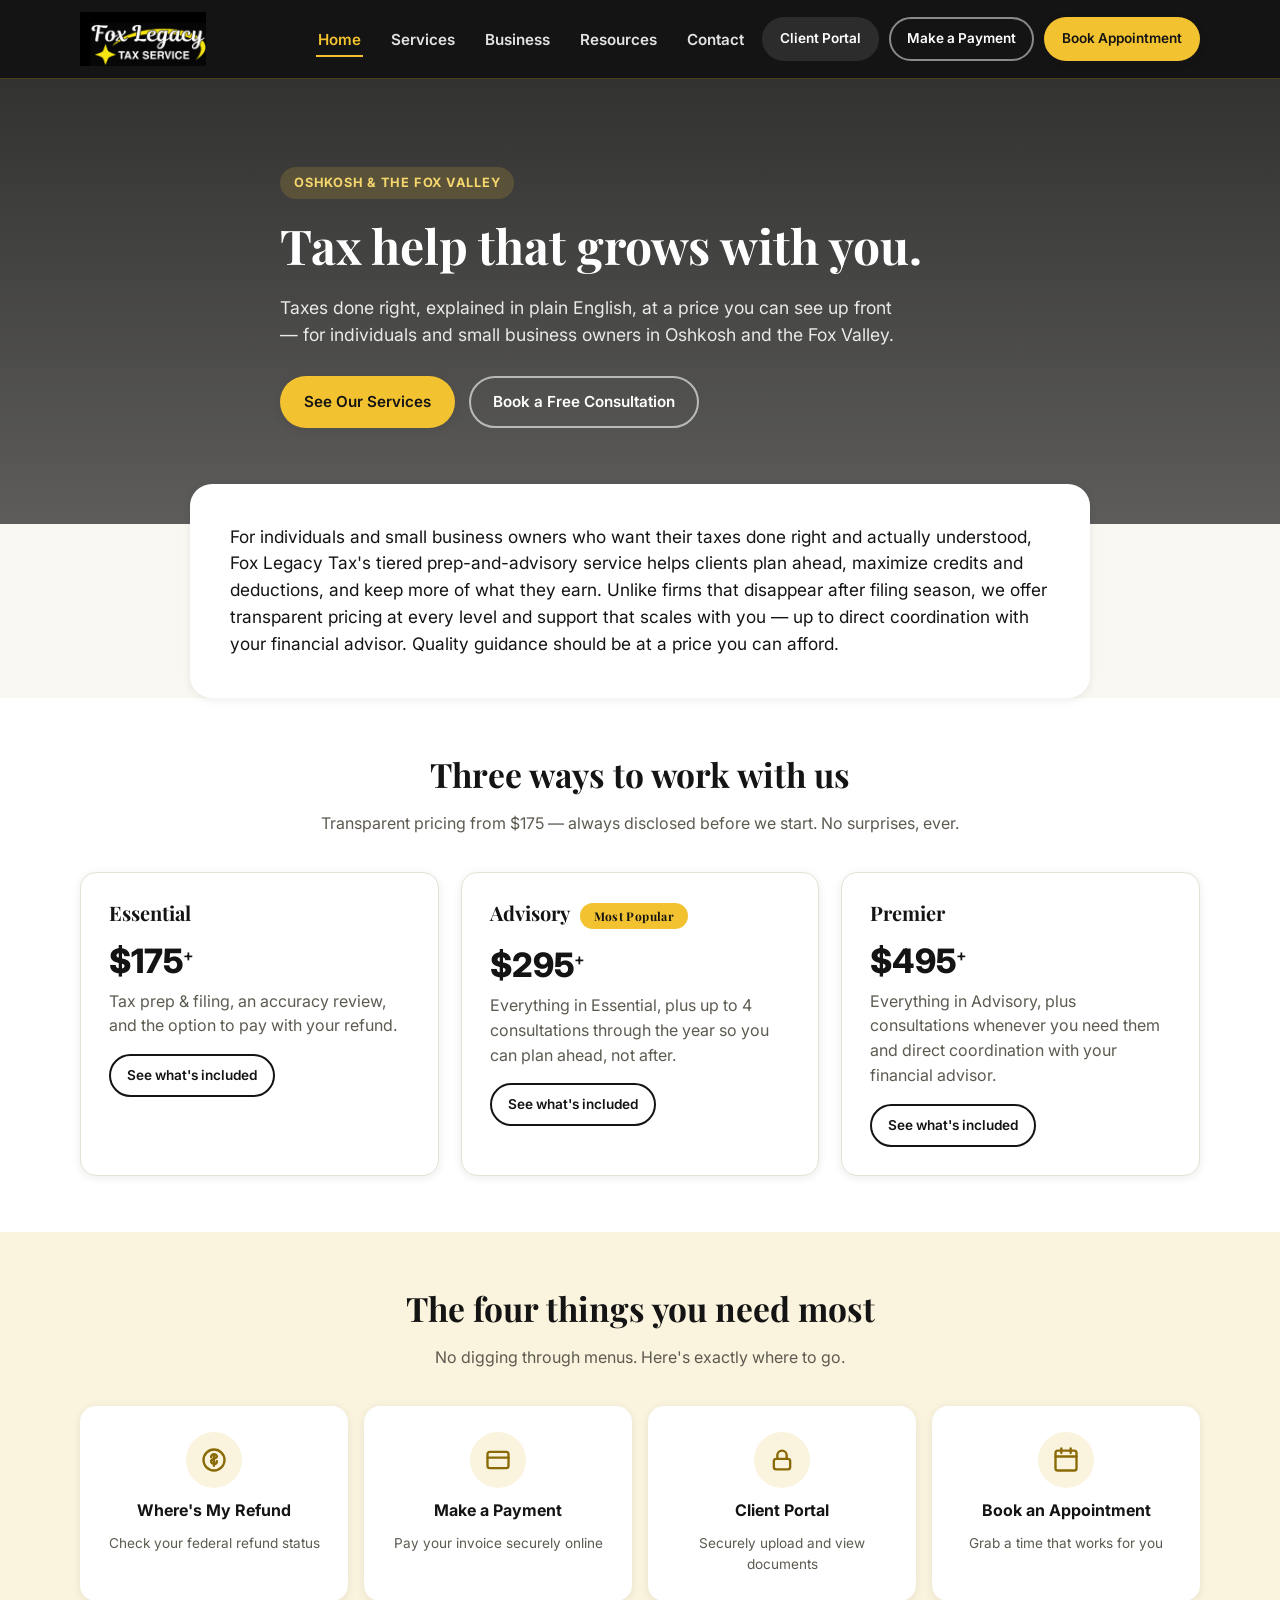
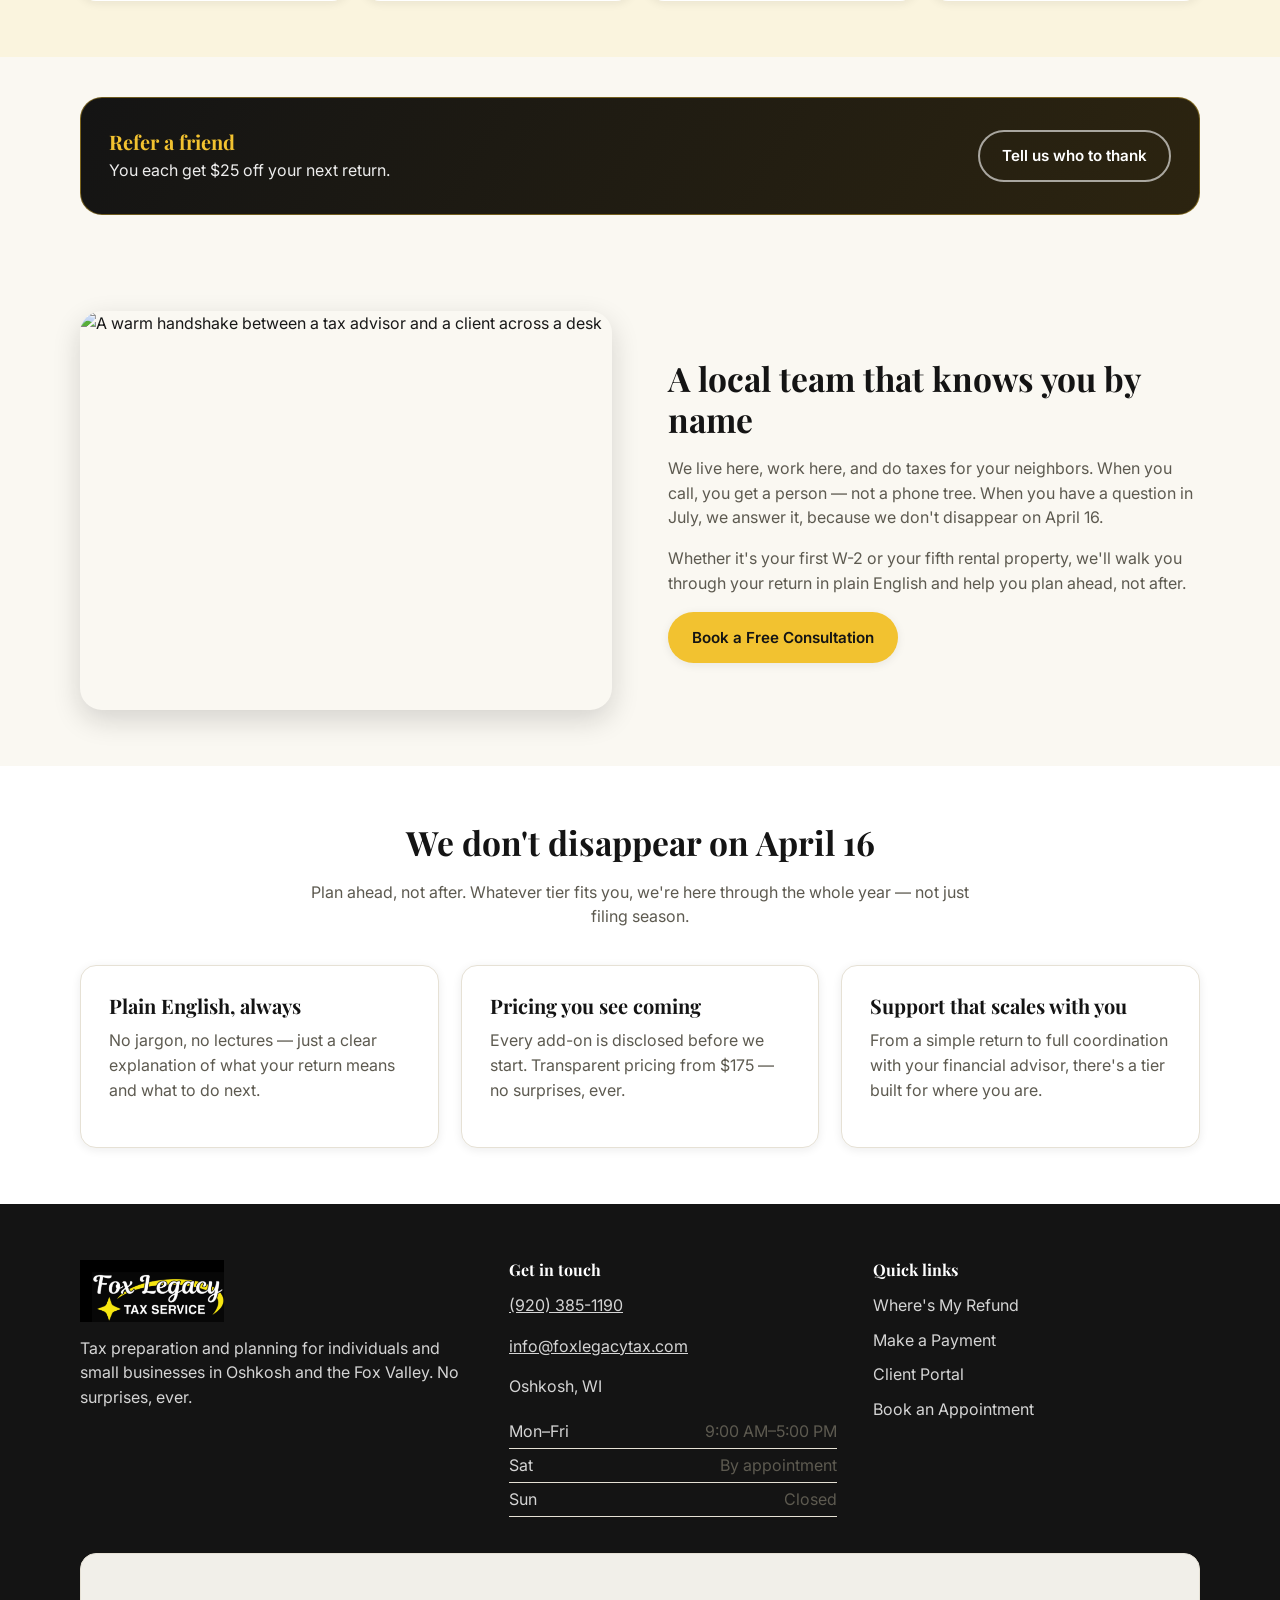
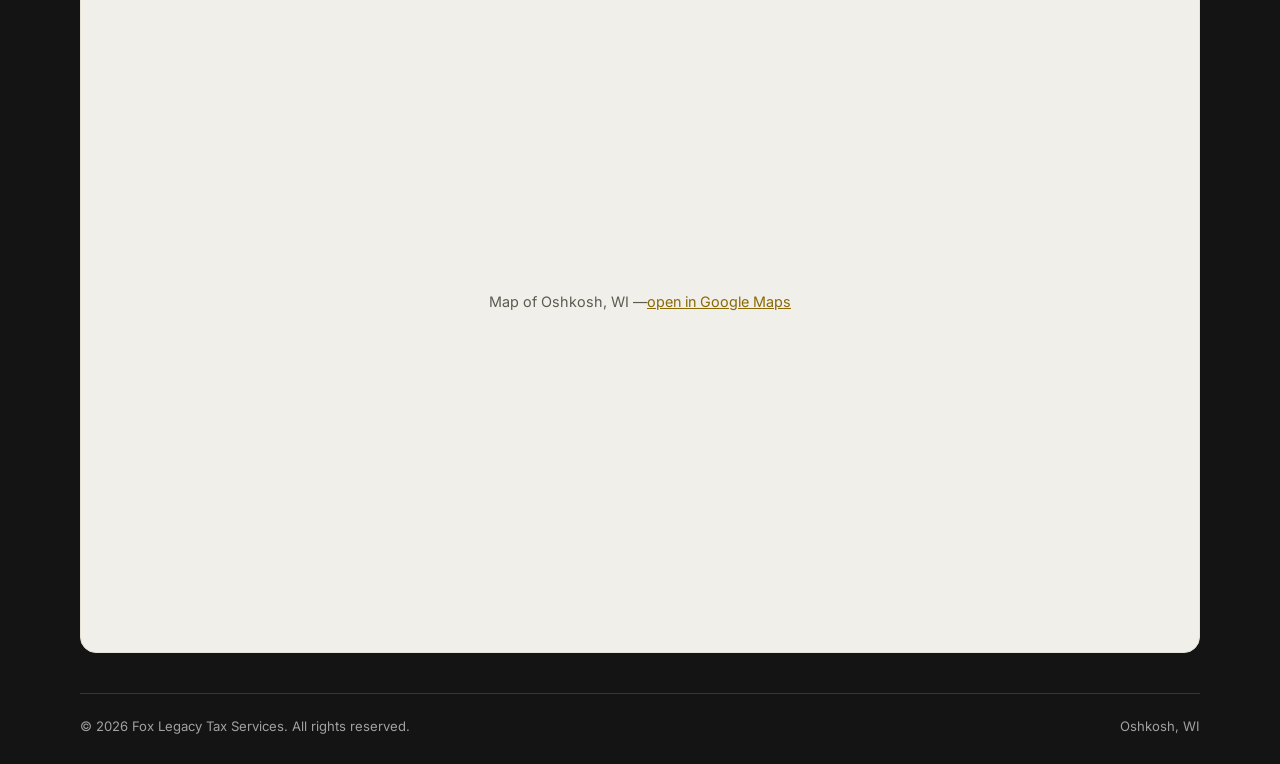
==== commit befb4979: "Restyle to black/gold brand palette with premium photography Co-Authored-By: Claude Fable 5 <noreply" ====
--- a/index.html
+++ b/index.html
@@ -15,7 +15,7 @@
 <link rel="canonical" href="index.html">
 <link rel="preconnect" href="https://fonts.googleapis.com">
 <link rel="preconnect" href="https://fonts.gstatic.com" crossorigin>
-<link href="https://fonts.googleapis.com/css2?family=Inter:wght@400;500;600;700;800&display=swap" rel="stylesheet">
+<link href="https://fonts.googleapis.com/css2?family=Inter:wght@400;500;600;700;800&family=Playfair+Display:wght@600;700&display=swap" rel="stylesheet">
 <link rel="stylesheet" href="styles.css">
 <script type="application/ld+json">
 {
@@ -186,6 +186,21 @@
     </div>
   </section>
 
+  <!-- ===== Local team ===== -->
+  <section>
+    <div class="container split">
+      <div class="split-img">
+        <img src="https://images.unsplash.com/photo-1521791136064-7986c2920216?auto=format&fit=crop&w=1200&q=80" alt="A warm handshake between a tax advisor and a client across a desk" loading="lazy">
+      </div>
+      <div>
+        <h2>A local team that knows you by name</h2>
+        <p class="muted">We live here, work here, and do taxes for your neighbors. When you call, you get a person — not a phone tree. When you have a question in July, we answer it, because we don't disappear on April 16.</p>
+        <p class="muted">Whether it's your first W-2 or your fifth rental property, we'll walk you through your return in plain English and help you plan ahead, not after.</p>
+        <a class="btn btn-primary" href="https://calendar.app.google/As5t43ddRw9j4L8s5" target="_blank" rel="noopener">Book a Free Consultation</a>
+      </div>
+    </div>
+  </section>
+
   <!-- ===== Why Fox Legacy ===== -->
   <section class="section-white">
     <div class="container">
@@ -218,8 +233,7 @@
     <div class="footer-grid">
       <div>
         <a class="footer-logo" href="index.html">
-          <span class="logo-mark" aria-hidden="true">FL</span>
-          <span class="logo-word">Fox Legacy Tax<span>Services</span></span>
+          <img src="logo.png" alt="Fox Legacy Tax Services" class="logo-img">
         </a>
         <p>Tax preparation and planning for individuals and small businesses in Oshkosh and the Fox Valley. No surprises, ever.</p>
       </div>
--- a/styles.css
+++ b/styles.css
@@ -3,31 +3,33 @@
    ========================================================================== */
 
 :root {
-  --navy: #132740;
-  --navy-light: #1e3a5c;
-  --navy-tint: #eaf0f5;
-  --green: #2e7d4f;
-  --green-dark: #235f3c;
-  --gold: #ffd700;
-  --gold-dark: #d4a824;
-  --mint: #7fd4a1;
-  --mint-tint: #e6f8ee;
-  --off-white: #f7f5ef;
+  /* Palette drawn from the Fox Legacy logo: black plate, white script, gold star */
+  --navy: #141414;            /* rich black — headings, dark sections, footer */
+  --navy-light: #262622;
+  --navy-tint: #f1efe9;
+  --green: #d4a824;           /* satin gold — primary accent */
+  --green-dark: #8a6a06;      /* dark gold — links & icons on light backgrounds */
+  --gold: #f2c230;            /* bright gold — pops on dark backgrounds */
+  --gold-dark: #8a6a06;
+  --mint: #f5d76e;            /* light gold — highlights on dark */
+  --mint-tint: #faf4de;       /* soft cream */
+  --off-white: #faf8f2;
   --white: #ffffff;
-  --ink: #132740;
-  --muted: #4d5f74;
-  --border: #dfe3e8;
+  --ink: #191919;
+  --muted: #5d5a50;
+  --border: #e6e1d5;
 
   --radius-lg: 22px;
   --radius-md: 16px;
   --radius-sm: 10px;
 
-  --shadow-sm: 0 2px 10px rgba(19, 39, 64, 0.08);
-  --shadow-md: 0 10px 28px rgba(19, 39, 64, 0.14);
+  --shadow-sm: 0 2px 10px rgba(20, 20, 20, 0.08);
+  --shadow-md: 0 10px 28px rgba(20, 20, 20, 0.16);
 
   --max-width: 1160px;
 
   --font-sans: 'Inter', -apple-system, BlinkMacSystemFont, 'Segoe UI', Helvetica, Arial, sans-serif;
+  --font-serif: 'Playfair Display', Georgia, 'Times New Roman', serif;
 }
 
 *,
@@ -76,6 +78,7 @@
 
 h1, h2, h3, h4 {
   color: var(--navy);
+  font-family: var(--font-serif);
   line-height: 1.2;
   margin: 0 0 0.5em;
 }
@@ -140,14 +143,14 @@
 }
 
 .btn-primary {
-  background: var(--green);
-  color: var(--white);
+  background: var(--gold);
+  color: #141414;
   box-shadow: var(--shadow-sm);
 }
 
 .btn-primary:hover {
-  background: var(--green-dark);
-  color: var(--white);
+  background: #d9a91b;
+  color: #141414;
 }
 
 .btn-outline {
@@ -196,8 +199,28 @@
   position: sticky;
   top: 0;
   z-index: 100;
+  background: #141414;
+  border-bottom: 1px solid rgba(242, 194, 48, 0.25);
+}
+
+/* Light-on-dark variants for the header buttons */
+.site-header .btn-ghost {
+  background: rgba(255, 255, 255, 0.1);
+  color: var(--white);
+}
+
+.site-header .btn-ghost:hover {
+  background: rgba(255, 255, 255, 0.2);
+}
+
+.site-header .btn-outline {
+  border-color: rgba(255, 255, 255, 0.5);
+  color: var(--white);
+}
+
+.site-header .btn-outline:hover {
   background: var(--white);
-  border-bottom: 1px solid var(--border);
+  color: #141414;
 }
 
 .header-inner {
@@ -244,7 +267,7 @@
 
 .main-nav a {
   text-decoration: none;
-  color: var(--navy);
+  color: rgba(255, 255, 255, 0.88);
   font-weight: 600;
   font-size: 0.95rem;
   padding: 6px 2px;
@@ -252,12 +275,12 @@
 }
 
 .main-nav a:hover {
-  color: var(--green-dark);
+  color: var(--gold);
 }
 
 .main-nav a[aria-current="page"] {
-  border-bottom-color: var(--green);
-  color: var(--green-dark);
+  border-bottom-color: var(--gold);
+  color: var(--gold);
 }
 
 .header-actions {
@@ -278,8 +301,9 @@
   width: 44px;
   height: 44px;
   border-radius: var(--radius-sm);
-  border: 1px solid var(--border);
-  background: var(--white);
+  border: 1px solid rgba(255, 255, 255, 0.35);
+  background: transparent;
+  color: var(--white);
   cursor: pointer;
   flex-shrink: 0;
 }
@@ -291,8 +315,8 @@
 
 .mobile-menu {
   display: none;
-  border-top: 1px solid var(--border);
-  background: var(--white);
+  border-top: 1px solid rgba(255, 255, 255, 0.12);
+  background: #141414;
 }
 
 .mobile-menu.is-open {
@@ -312,18 +336,18 @@
   display: block;
   padding: 12px 6px;
   text-decoration: none;
-  color: var(--navy);
+  color: rgba(255, 255, 255, 0.9);
   font-weight: 600;
-  border-bottom: 1px solid var(--border);
+  border-bottom: 1px solid rgba(255, 255, 255, 0.1);
 }
 
 .mobile-menu a[aria-current="page"] {
-  color: var(--green-dark);
+  color: var(--gold);
 }
 
 .mobile-menu .mobile-divider {
   border: none;
-  border-top: 1px solid var(--border);
+  border-top: 1px solid rgba(255, 255, 255, 0.18);
   margin: 6px 0;
 }
 
@@ -350,21 +374,6 @@
     gap: 8px;
   }
 
-  .logo-mark {
-    width: 36px;
-    height: 36px;
-    border-radius: 10px;
-    font-size: 0.9rem;
-  }
-
-  .logo-word {
-    font-size: 0.95rem;
-  }
-
-  .logo-word span {
-    font-size: 0.6rem;
-  }
-
   .header-actions {
     gap: 8px;
   }
@@ -383,9 +392,11 @@
 /* ---------- Hero ---------- */
 
 .hero {
-  background: linear-gradient(155deg, var(--navy) 0%, var(--navy-light) 70%);
-  color: var(--white);
-  padding: 64px 0 72px;
+  background:
+    linear-gradient(rgba(12, 12, 12, 0.84), rgba(12, 12, 12, 0.66)),
+    url('https://images.unsplash.com/photo-1600880292203-757bb62b4baf?auto=format&fit=crop&w=1800&q=80') center / cover no-repeat;
+  color: var(--white);
+  padding: 88px 0 96px;
 }
 
 .hero-inner {
@@ -394,7 +405,7 @@
 
 .hero .eyebrow {
   display: inline-block;
-  background: rgba(127, 212, 161, 0.18);
+  background: rgba(242, 194, 48, 0.16);
   color: var(--mint);
   font-weight: 700;
   font-size: 0.8rem;
@@ -427,7 +438,38 @@
 .page-hero {
   background: linear-gradient(155deg, var(--navy) 0%, var(--navy-light) 70%);
   color: var(--white);
-  padding: 48px 0 56px;
+  padding: 56px 0 64px;
+}
+
+/* Per-page hero photography, always under a dark overlay for contrast */
+body[data-page="services"] .page-hero {
+  background:
+    linear-gradient(rgba(12, 12, 12, 0.86), rgba(12, 12, 12, 0.72)),
+    url('https://images.unsplash.com/photo-1554224155-6726b3ff858f?auto=format&fit=crop&w=1800&q=80') center / cover no-repeat;
+}
+
+body[data-page="business"] .page-hero {
+  background:
+    linear-gradient(rgba(12, 12, 12, 0.86), rgba(12, 12, 12, 0.72)),
+    url('https://images.unsplash.com/photo-1454165804606-c3d57bc86b40?auto=format&fit=crop&w=1800&q=80') center / cover no-repeat;
+}
+
+body[data-page="resources"] .page-hero {
+  background:
+    linear-gradient(rgba(12, 12, 12, 0.86), rgba(12, 12, 12, 0.72)),
+    url('https://images.unsplash.com/photo-1450101499163-c8848c66ca85?auto=format&fit=crop&w=1800&q=80') center / cover no-repeat;
+}
+
+body[data-page="contact"] .page-hero {
+  background:
+    linear-gradient(rgba(12, 12, 12, 0.86), rgba(12, 12, 12, 0.72)),
+    url('https://images.unsplash.com/photo-1497366216548-37526070297c?auto=format&fit=crop&w=1800&q=80') center / cover no-repeat;
+}
+
+body[data-page="payment"] .page-hero {
+  background:
+    linear-gradient(rgba(12, 12, 12, 0.86), rgba(12, 12, 12, 0.72)),
+    url('https://images.unsplash.com/photo-1556742049-0cfed4f6a45d?auto=format&fit=crop&w=1800&q=80') center / cover no-repeat;
 }
 
 .page-hero h1 {
@@ -590,7 +632,8 @@
 /* ---------- Referral banner ---------- */
 
 .referral-banner {
-  background: var(--green);
+  background: linear-gradient(120deg, #141414 0%, #2c2410 100%);
+  border: 1px solid rgba(242, 194, 48, 0.4);
   color: var(--white);
   border-radius: var(--radius-lg);
   padding: 32px 28px;
@@ -602,7 +645,7 @@
 }
 
 .referral-banner h3 {
-  color: var(--white);
+  color: var(--gold);
   margin: 0 0 4px;
 }
 
@@ -638,7 +681,8 @@
 }
 
 .tier-card--premier {
-  background: var(--green);
+  background: #141414;
+  border-color: #141414;
   color: var(--white);
   box-shadow: var(--shadow-md);
 }
@@ -670,8 +714,8 @@
   position: absolute;
   top: -14px;
   right: 24px;
-  background: var(--navy);
-  color: var(--white);
+  background: var(--gold);
+  color: #141414;
   font-size: 0.75rem;
   font-weight: 700;
   padding: 6px 14px;
@@ -708,7 +752,7 @@
   content: "✓";
   position: absolute;
   left: 0;
-  color: var(--green);
+  color: var(--green-dark);
   font-weight: 700;
 }
 
@@ -1298,12 +1342,9 @@
   text-decoration: none;
 }
 
-.footer-logo .logo-word {
-  color: var(--white);
-}
-
-.footer-logo .logo-word span {
-  color: var(--mint);
+.footer-logo .logo-img {
+  height: 62px;
+  width: auto;
 }
 
 .footer-grid p,
@@ -1368,3 +1409,32 @@
   flex-wrap: wrap;
   gap: 14px;
 }
+
+/* ---------- Split section (photo + copy) ---------- */
+
+.split {
+  display: grid;
+  grid-template-columns: 1fr;
+  gap: 32px;
+  align-items: center;
+}
+
+@media (min-width: 900px) {
+  .split {
+    grid-template-columns: 1fr 1fr;
+    gap: 56px;
+  }
+}
+
+.split-img {
+  border-radius: var(--radius-lg);
+  overflow: hidden;
+  box-shadow: var(--shadow-md);
+  aspect-ratio: 4 / 3;
+}
+
+.split-img img {
+  width: 100%;
+  height: 100%;
+  object-fit: cover;
+}
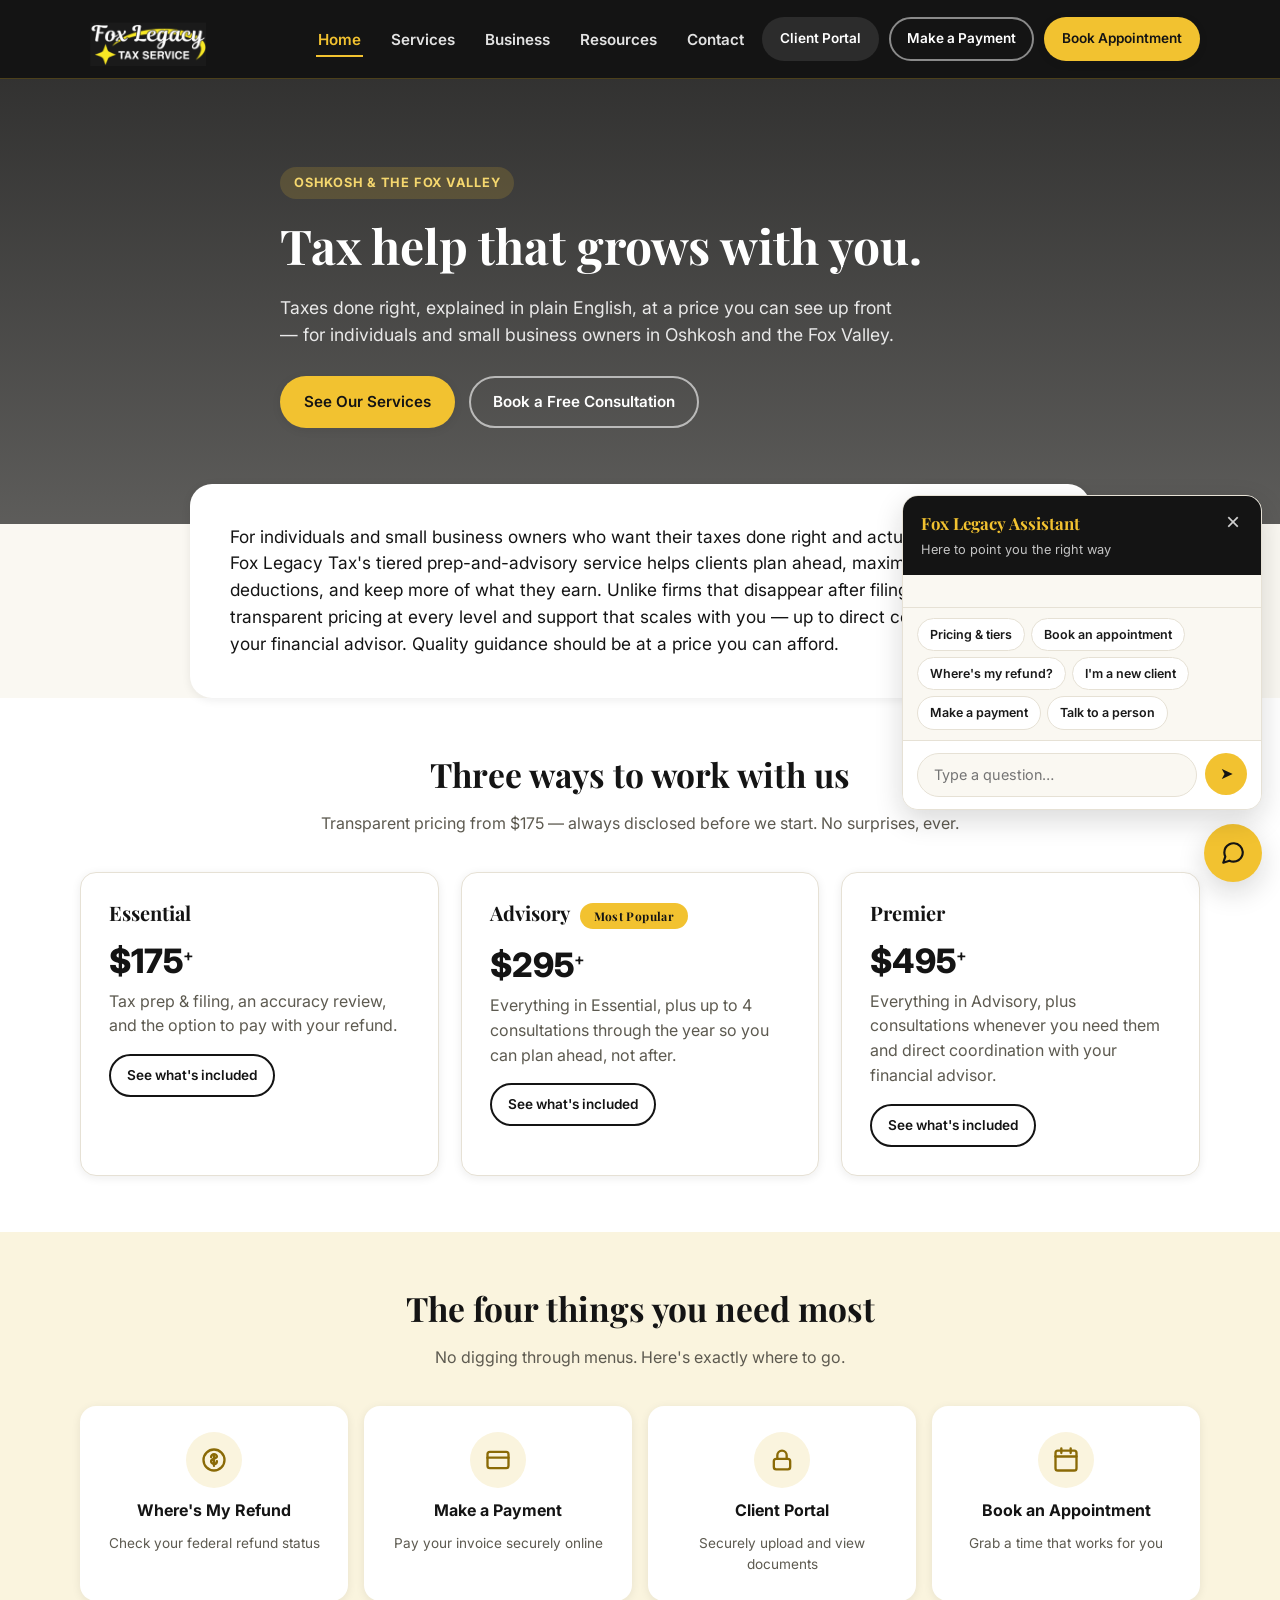
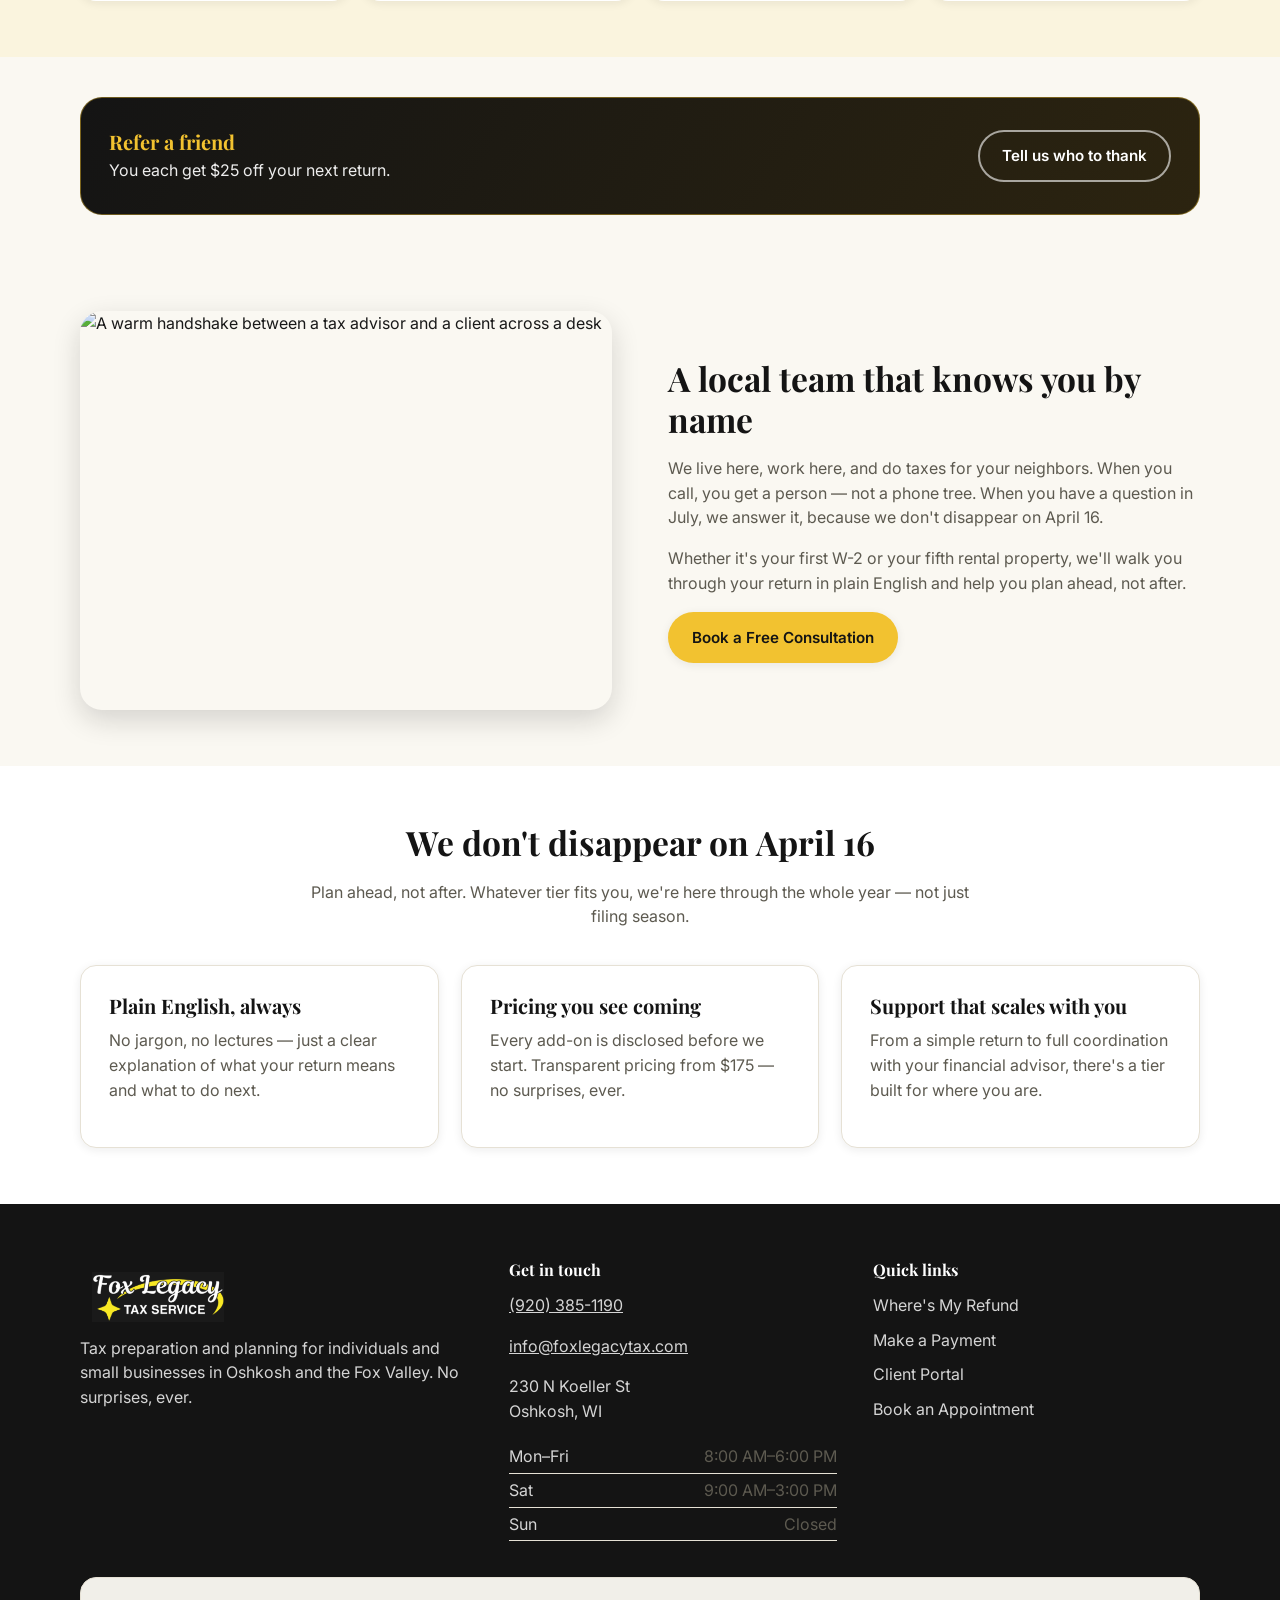
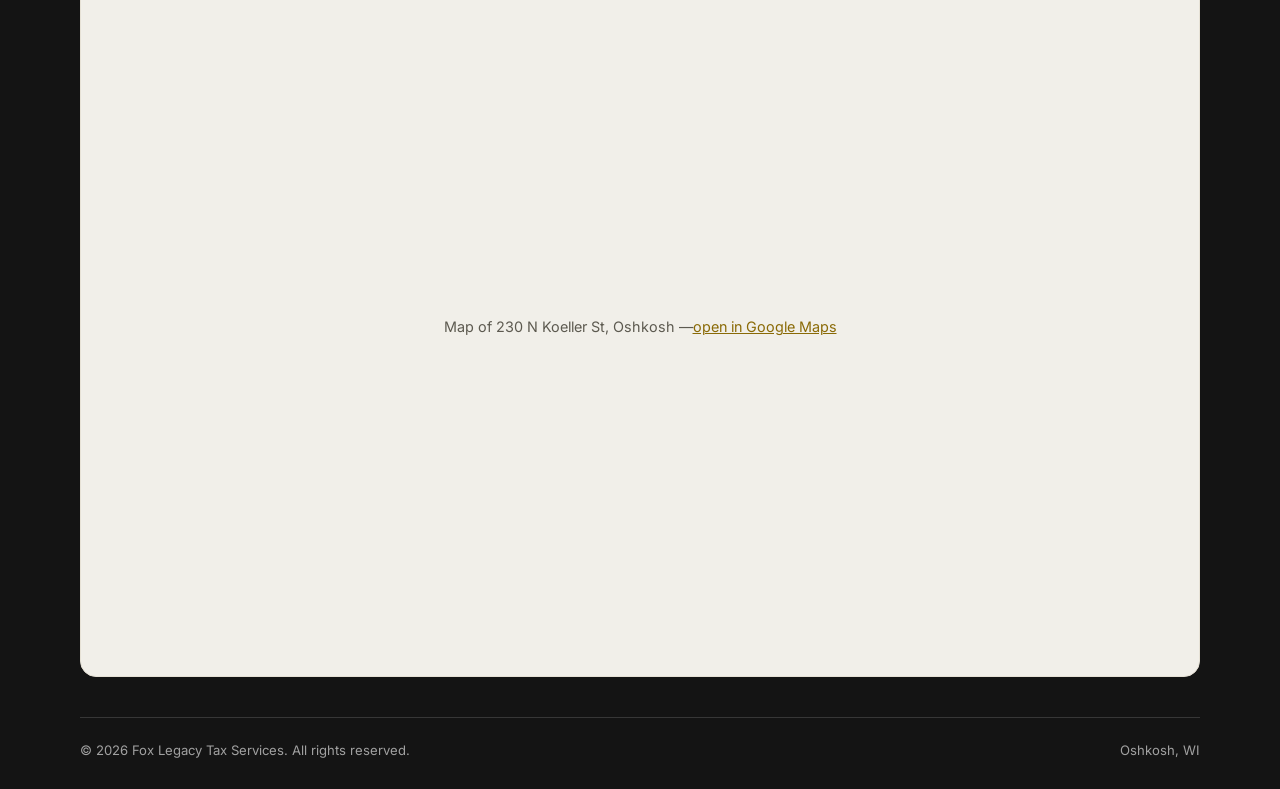
==== commit 617b8ec4: "Blend logo into dark header, add real address/hours, pin map to 230 N Koeller St Co-Authored-By: Cla" ====
--- a/index.html
+++ b/index.html
@@ -26,10 +26,12 @@
   "email": "info@foxlegacytax.com",
   "address": {
     "@type": "PostalAddress",
+    "streetAddress": "230 N Koeller St",
     "addressLocality": "Oshkosh",
     "addressRegion": "WI",
     "addressCountry": "US"
   },
+  "openingHours": ["Mo-Fr 08:00-18:00", "Sa 09:00-15:00"],
   "areaServed": "Oshkosh and the Fox Valley, Wisconsin",
   "priceRange": "$175-$495",
   "url": "https://www.foxlegacytax.com/"
@@ -242,11 +244,11 @@
         <h4>Get in touch</h4>
         <p><a href="tel:+19203851190">(920) 385-1190</a></p>
         <p><a href="mailto:info@foxlegacytax.com">info@foxlegacytax.com</a></p>
-        <p>Oshkosh, WI<br><!-- TODO: add street address once confirmed --></p>
+        <p>230 N Koeller St<br>Oshkosh, WI</p>
         <table class="hours-table footer-hours">
           <tbody>
-            <tr><td>Mon–Fri</td><td>9:00 AM–5:00 PM</td></tr>
-            <tr><td>Sat</td><td>By appointment</td></tr>
+            <tr><td>Mon–Fri</td><td>8:00 AM–6:00 PM</td></tr>
+            <tr><td>Sat</td><td>9:00 AM–3:00 PM</td></tr>
             <tr><td>Sun</td><td>Closed</td></tr>
           </tbody>
         </table>
@@ -264,8 +266,8 @@
     </div>
 
     <div class="map-embed" style="margin-top:36px;">
-      <div class="map-fallback">Map of Oshkosh, WI — <a href="https://www.google.com/maps/place/Oshkosh,+WI" target="_blank" rel="noopener">open in Google Maps</a></div>
-      <iframe src="https://maps.google.com/maps?q=Oshkosh,%20WI&z=12&output=embed" title="Map showing Oshkosh, Wisconsin" loading="lazy" referrerpolicy="no-referrer-when-downgrade"></iframe>
+      <div class="map-fallback">Map of 230 N Koeller St, Oshkosh — <a href="https://www.google.com/maps/place/230+N+Koeller+St,+Oshkosh,+WI" target="_blank" rel="noopener">open in Google Maps</a></div>
+      <iframe src="https://maps.google.com/maps?q=Fox%20Legacy%20Tax%20Services%2C%20230%20N%20Koeller%20St%2C%20Oshkosh%2C%20WI&z=15&output=embed" title="Map showing Fox Legacy Tax Services at 230 N Koeller St, Oshkosh" loading="lazy" referrerpolicy="no-referrer-when-downgrade"></iframe>
     </div>
 
     <div class="footer-bottom">
--- a/styles.css
+++ b/styles.css
@@ -245,6 +245,9 @@
   height: 54px;
   width: auto;
   max-width: 240px;
+  /* The logo art sits on a black plate; screen-blending drops the plate into
+     the dark header/footer so only the white script and gold star show. */
+  mix-blend-mode: screen;
 }
 
 @media (max-width: 480px) {
@@ -1438,3 +1441,219 @@
   height: 100%;
   object-fit: cover;
 }
+
+/* ---------- Client helper chatbot ---------- */
+
+#flt-chat {
+  position: fixed;
+  right: 18px;
+  bottom: 18px;
+  z-index: 150;
+  font-family: var(--font-sans);
+}
+
+.chat-launcher {
+  width: 58px;
+  height: 58px;
+  border-radius: 50%;
+  border: none;
+  background: var(--gold);
+  color: #141414;
+  cursor: pointer;
+  box-shadow: var(--shadow-md);
+  display: flex;
+  align-items: center;
+  justify-content: center;
+  margin-left: auto;
+  transition: transform 0.12s ease, background 0.15s ease;
+}
+
+.chat-launcher:hover {
+  background: #d9a91b;
+  transform: translateY(-2px);
+}
+
+.chat-launcher svg {
+  width: 26px;
+  height: 26px;
+}
+
+.chat-panel {
+  position: absolute;
+  right: 0;
+  bottom: 72px;
+  width: min(360px, calc(100vw - 36px));
+  background: var(--white);
+  border-radius: var(--radius-md);
+  box-shadow: var(--shadow-md);
+  border: 1px solid var(--border);
+  overflow: hidden;
+  display: flex;
+  flex-direction: column;
+}
+
+.chat-head {
+  background: #141414;
+  color: var(--white);
+  padding: 14px 18px;
+  position: relative;
+}
+
+.chat-head strong {
+  display: block;
+  font-family: var(--font-serif);
+  font-size: 1.05rem;
+  color: var(--gold);
+}
+
+.chat-head span {
+  font-size: 0.8rem;
+  color: rgba(255, 255, 255, 0.75);
+}
+
+.chat-close {
+  position: absolute;
+  top: 10px;
+  right: 12px;
+  width: 32px;
+  height: 32px;
+  border: none;
+  background: transparent;
+  color: rgba(255, 255, 255, 0.8);
+  font-size: 1.5rem;
+  line-height: 1;
+  cursor: pointer;
+  border-radius: 50%;
+}
+
+.chat-close:hover {
+  color: var(--gold);
+}
+
+.chat-messages {
+  padding: 16px;
+  max-height: 300px;
+  overflow-y: auto;
+  display: flex;
+  flex-direction: column;
+  gap: 10px;
+  background: var(--off-white);
+}
+
+.chat-msg {
+  max-width: 85%;
+  padding: 10px 14px;
+  border-radius: 14px;
+  font-size: 0.9rem;
+  line-height: 1.45;
+}
+
+.chat-msg--bot {
+  background: var(--white);
+  border: 1px solid var(--border);
+  color: var(--ink);
+  align-self: flex-start;
+  border-bottom-left-radius: 4px;
+}
+
+.chat-msg--bot a {
+  color: var(--green-dark);
+  font-weight: 600;
+}
+
+.chat-msg--bot a.chat-cta {
+  display: inline-block;
+  background: var(--gold);
+  color: #141414;
+  font-weight: 700;
+  font-size: 0.85rem;
+  padding: 9px 16px;
+  border-radius: 999px;
+  text-decoration: none;
+  margin-top: 10px;
+  transition: background 0.15s ease;
+}
+
+.chat-msg--bot a.chat-cta:hover {
+  background: #d9a91b;
+}
+
+.chat-msg--user {
+  background: #141414;
+  color: var(--white);
+  align-self: flex-end;
+  border-bottom-right-radius: 4px;
+}
+
+.chat-chips {
+  display: flex;
+  flex-wrap: wrap;
+  gap: 6px;
+  padding: 10px 14px;
+  background: var(--off-white);
+  border-top: 1px solid var(--border);
+}
+
+.chat-chip {
+  border: 1px solid var(--border);
+  background: var(--white);
+  color: var(--ink);
+  font: inherit;
+  font-size: 0.78rem;
+  font-weight: 600;
+  padding: 6px 12px;
+  border-radius: 999px;
+  cursor: pointer;
+  transition: border-color 0.15s ease, background 0.15s ease;
+}
+
+.chat-chip:hover {
+  border-color: var(--gold);
+  background: var(--mint-tint);
+}
+
+.chat-input-row {
+  display: flex;
+  gap: 8px;
+  padding: 12px 14px;
+  background: var(--white);
+  border-top: 1px solid var(--border);
+}
+
+.chat-input-row input {
+  flex: 1;
+  border: 1px solid var(--border);
+  border-radius: 999px;
+  padding: 10px 16px;
+  font: inherit;
+  font-size: 0.9rem;
+  background: var(--off-white);
+  color: var(--ink);
+}
+
+.chat-send {
+  width: 42px;
+  height: 42px;
+  border-radius: 50%;
+  border: none;
+  background: var(--gold);
+  color: #141414;
+  font-size: 1rem;
+  cursor: pointer;
+  flex-shrink: 0;
+}
+
+.chat-send:hover {
+  background: #d9a91b;
+}
+
+@media (max-width: 480px) {
+  #flt-chat {
+    right: 12px;
+    bottom: 12px;
+  }
+
+  .chat-messages {
+    max-height: 46vh;
+  }
+}
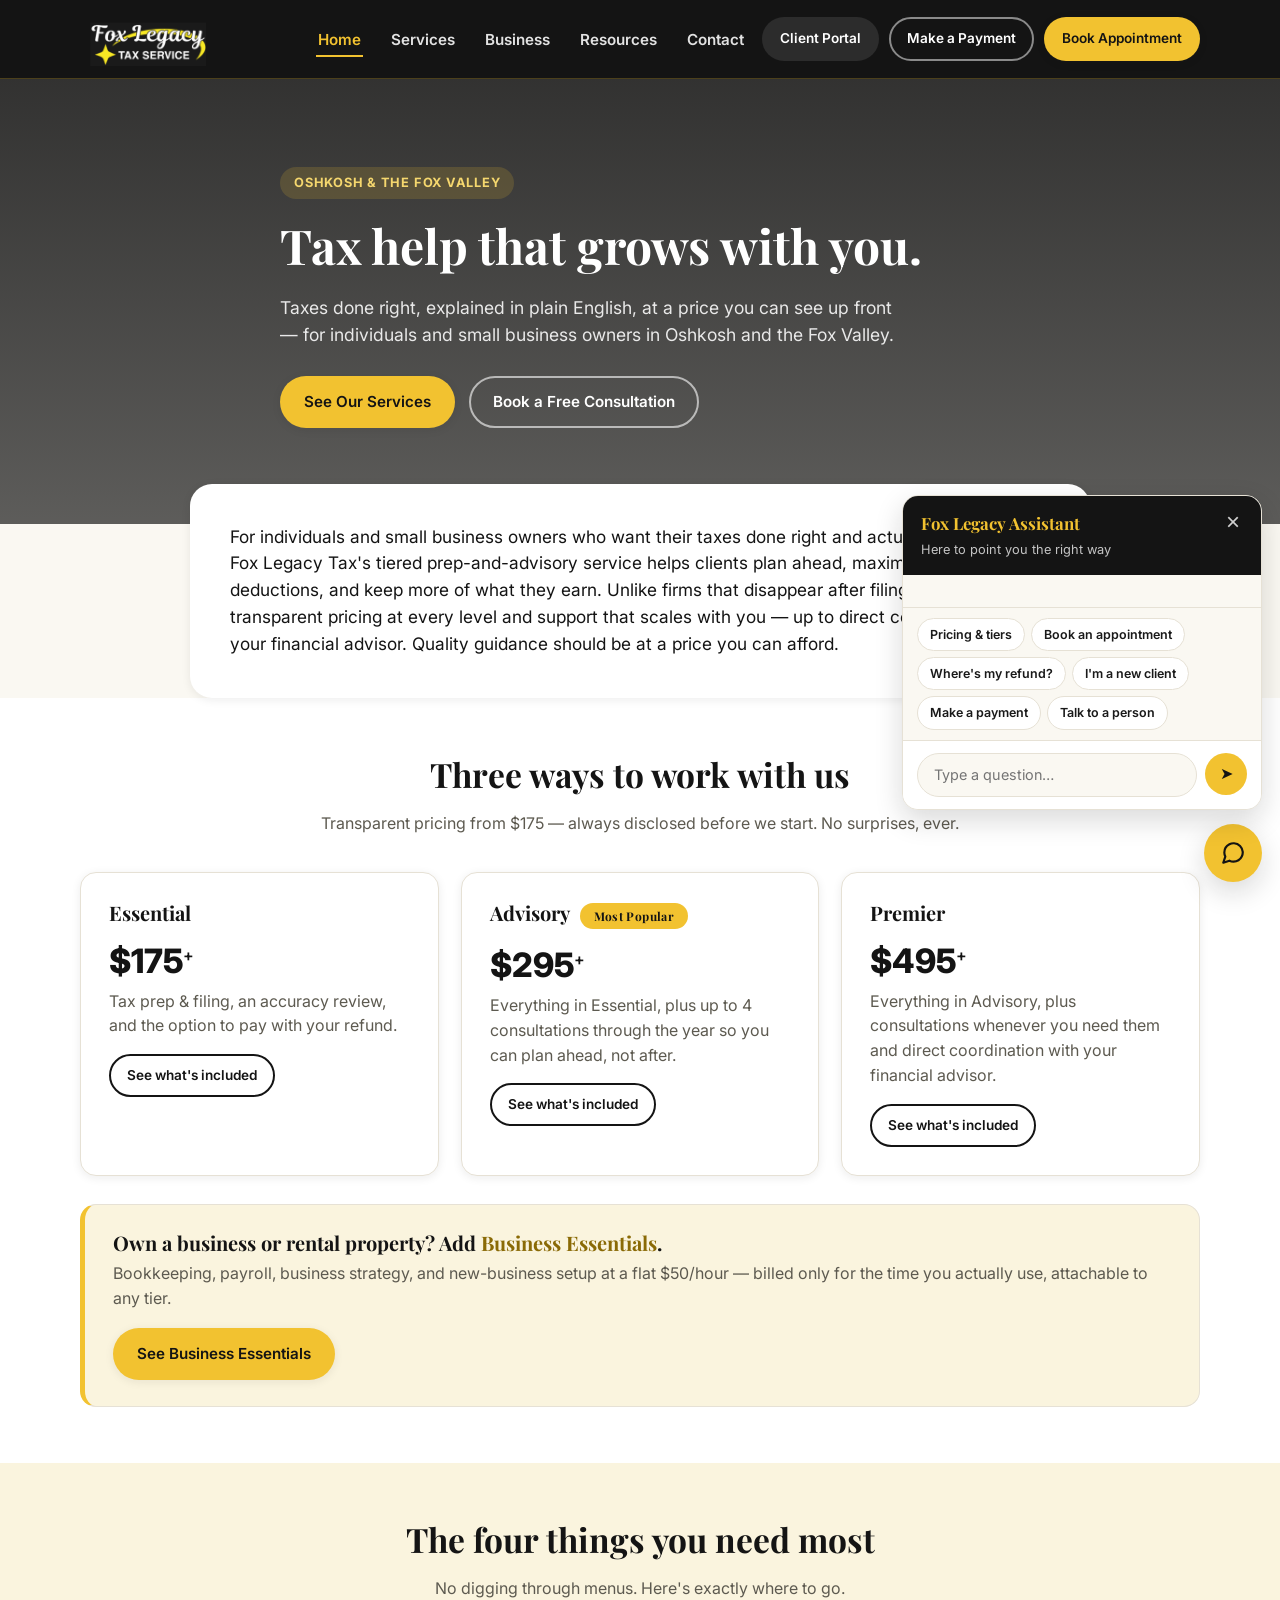
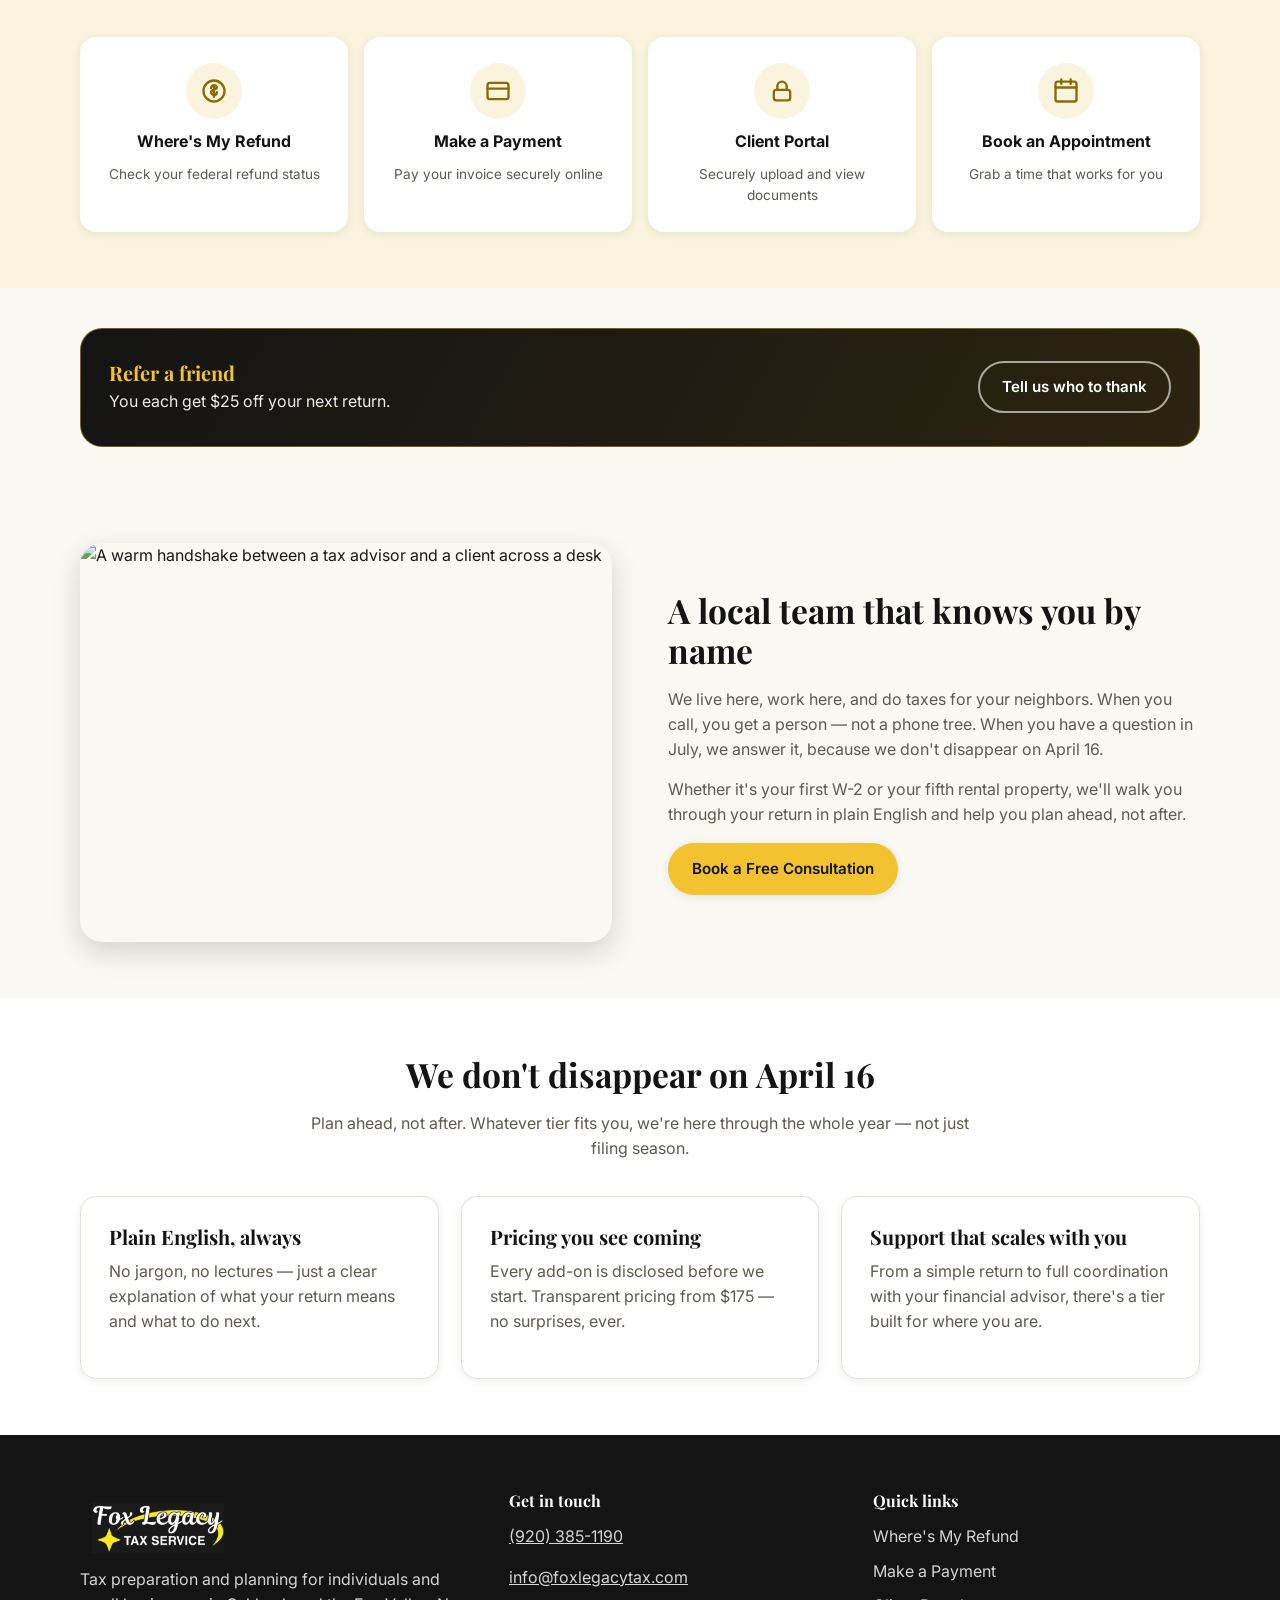
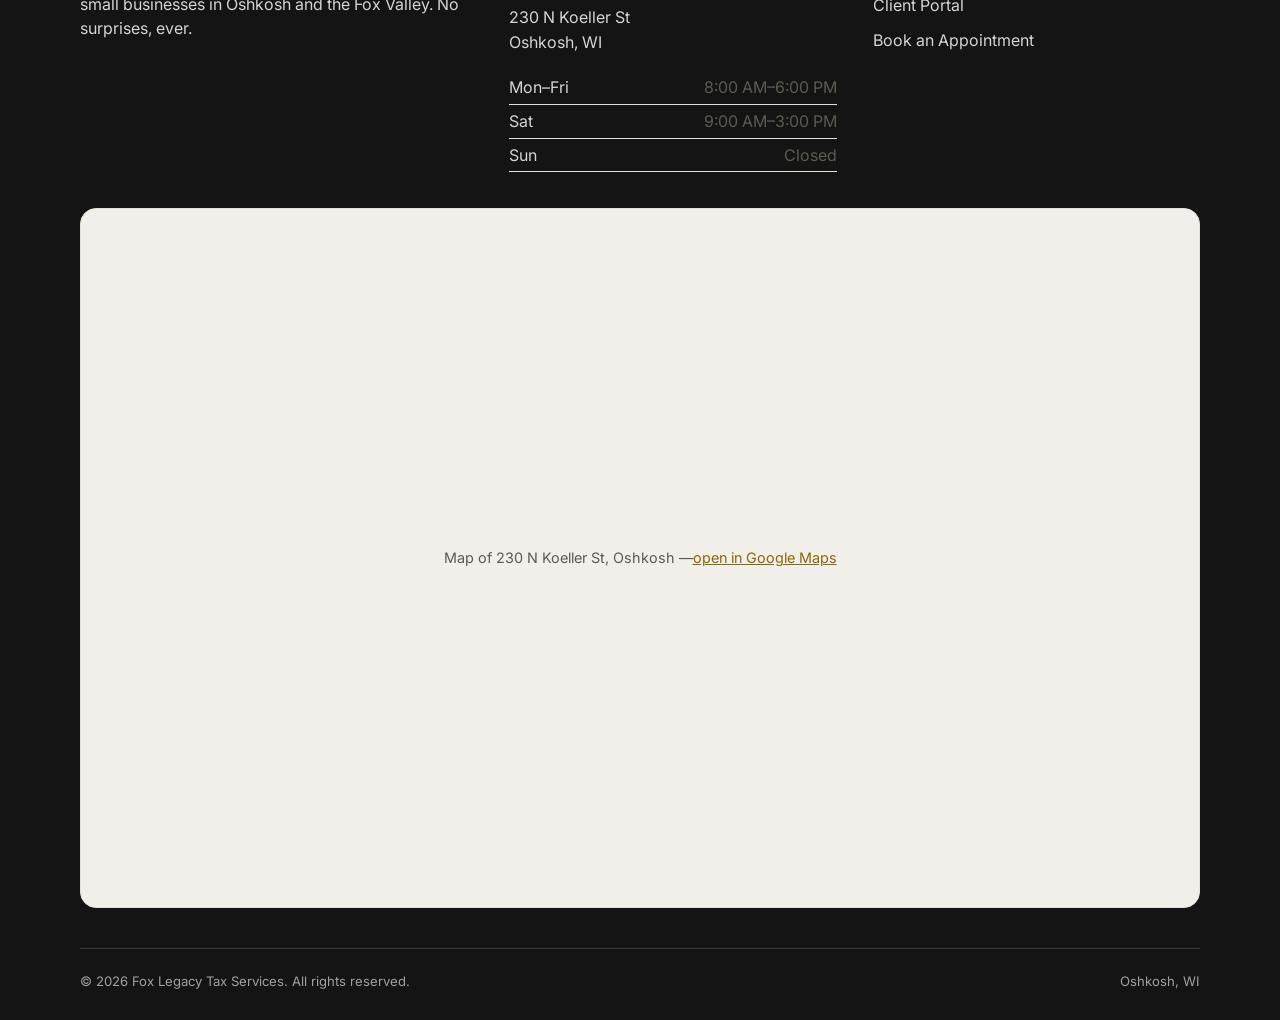
==== commit a091890f: "Add Business Essentials banner under tier cards on home page Co-Authored-By: Claude Fable 5 <noreply" ====
--- a/index.html
+++ b/index.html
@@ -132,6 +132,14 @@
           <a class="btn btn-outline btn-sm" href="services.html#premier">See what's included</a>
         </div>
       </div>
+
+      <div class="addon-banner">
+        <div>
+          <h3>Own a business or rental property? Add <span>Business Essentials</span>.</h3>
+          <p class="muted mb-0">Bookkeeping, payroll, business strategy, and new-business setup at a flat $50/hour — billed only for the time you actually use, attachable to any tier.</p>
+        </div>
+        <a class="btn btn-primary" href="business.html">See Business Essentials</a>
+      </div>
     </div>
   </section>
 
--- a/styles.css
+++ b/styles.css
@@ -632,6 +632,34 @@
   color: var(--muted);
 }
 
+/* ---------- Business Essentials add-on banner (home page) ---------- */
+
+.addon-banner {
+  margin-top: 28px;
+  background: var(--mint-tint);
+  border: 1px solid var(--border);
+  border-left: 5px solid var(--gold);
+  border-radius: var(--radius-md);
+  padding: 26px 28px;
+  display: flex;
+  flex-wrap: wrap;
+  align-items: center;
+  justify-content: space-between;
+  gap: 18px;
+}
+
+.addon-banner h3 {
+  margin-bottom: 6px;
+}
+
+.addon-banner h3 span {
+  color: var(--green-dark);
+}
+
+.addon-banner .btn {
+  flex-shrink: 0;
+}
+
 /* ---------- Referral banner ---------- */
 
 .referral-banner {
@@ -1585,6 +1613,17 @@
   border-bottom-right-radius: 4px;
 }
 
+.chat-msg--typing {
+  color: var(--muted);
+  letter-spacing: 3px;
+  animation: typingPulse 1s ease infinite;
+}
+
+@keyframes typingPulse {
+  0%, 100% { opacity: 0.35; }
+  50% { opacity: 1; }
+}
+
 .chat-chips {
   display: flex;
   flex-wrap: wrap;
